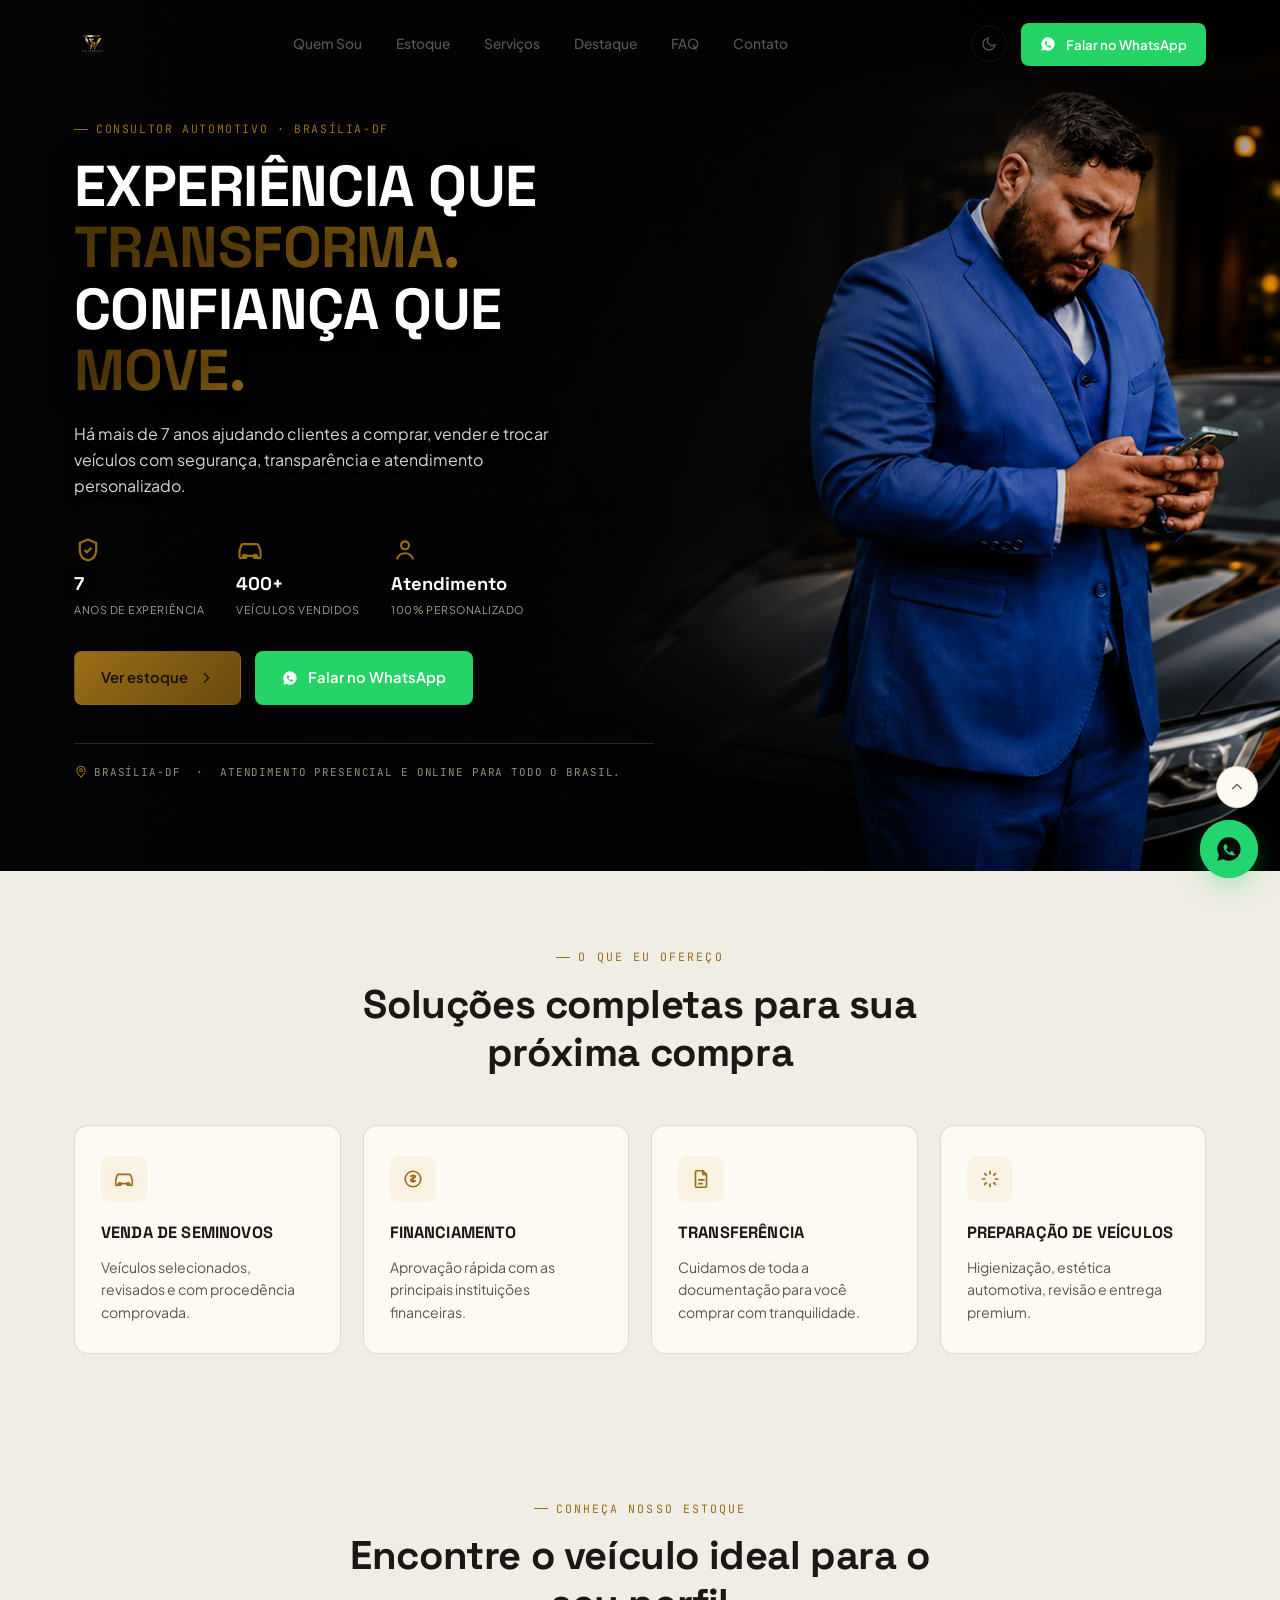
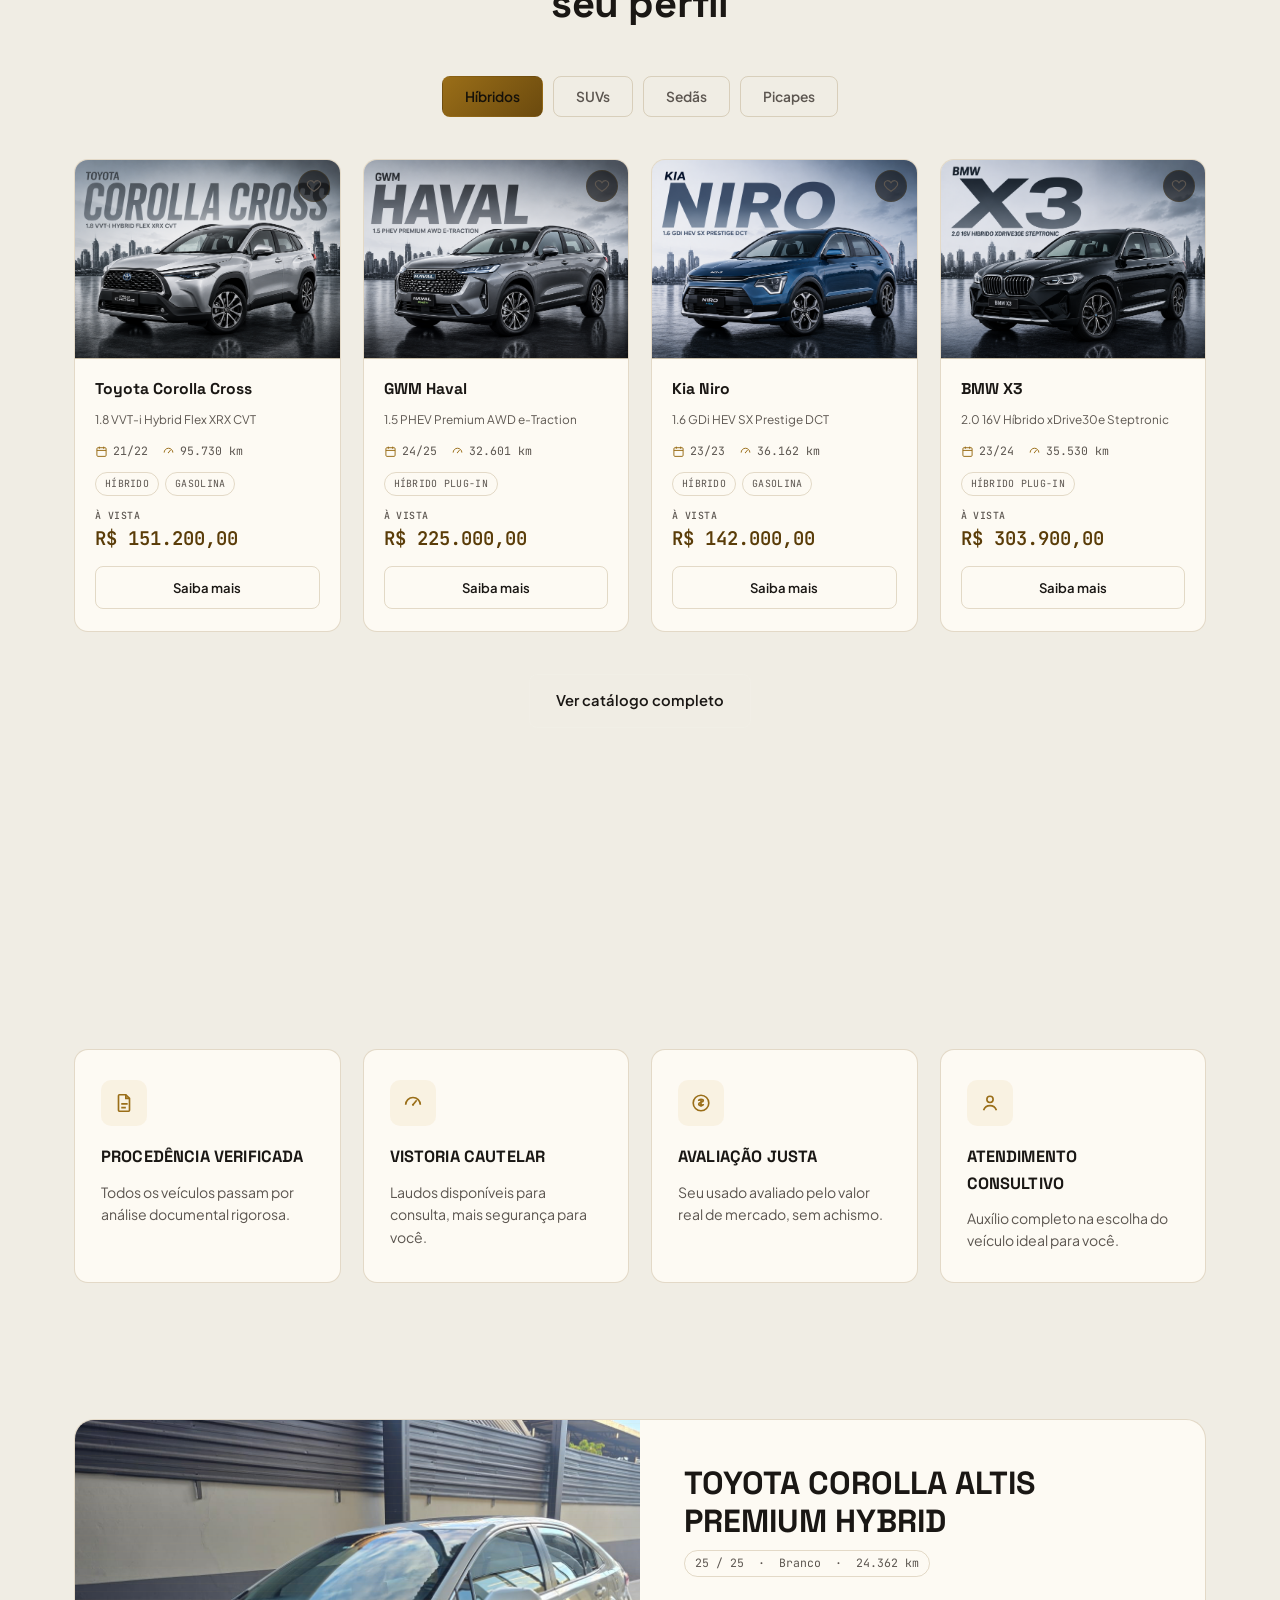
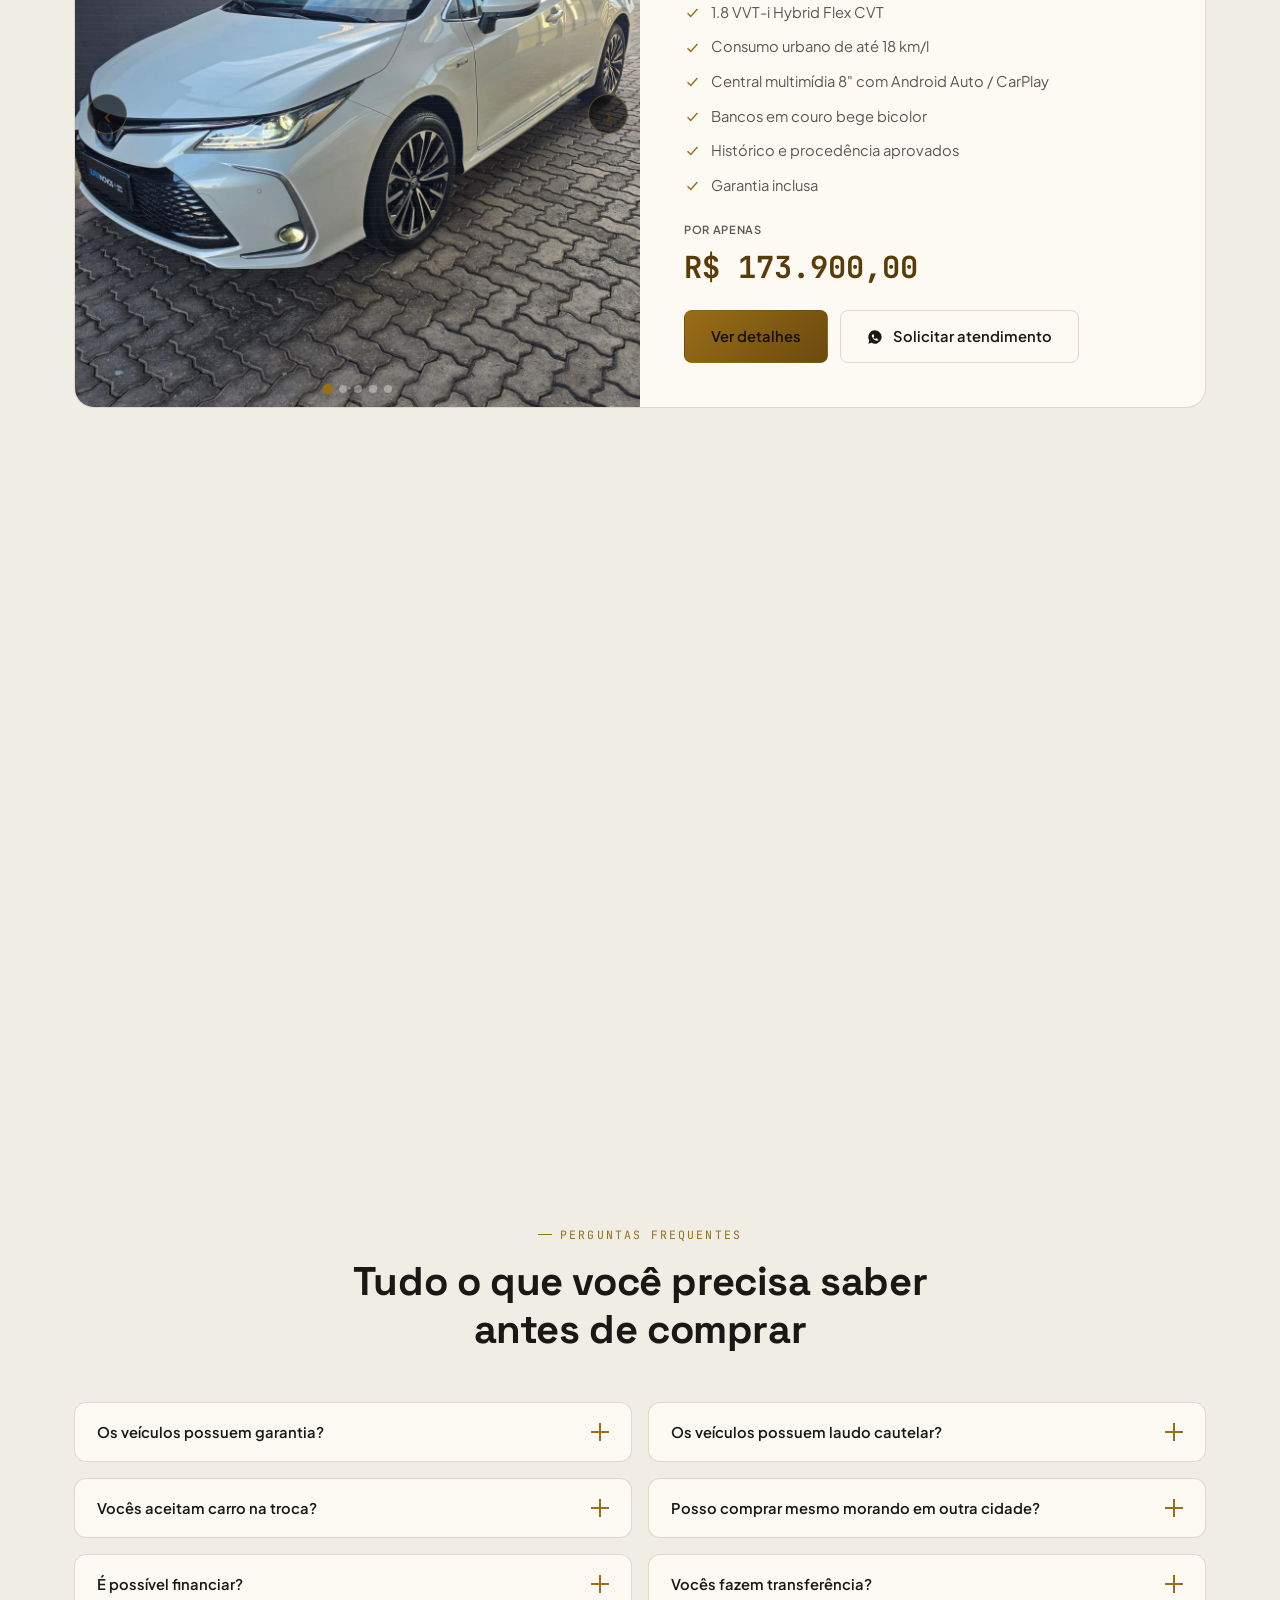
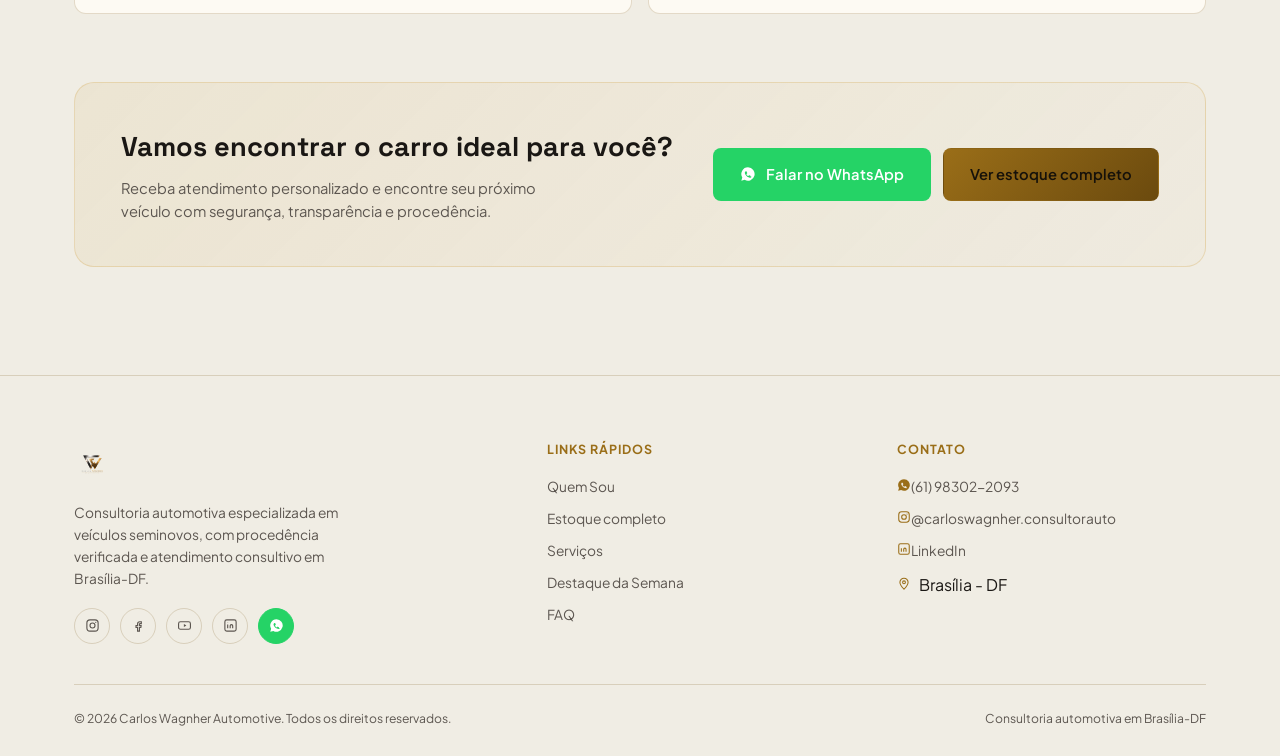
==== index.html @ 88245cd1 "Lancamento inicial - Carlos Wagnher Automotive site estatico" ====
<!DOCTYPE html>
<html lang="pt-BR" data-theme="dark">
<head>
<meta charset="UTF-8">
<meta name="viewport" content="width=device-width, initial-scale=1.0">
<title>Carlos Wagnher Automotive | Consultor de Seminovos em Brasília-DF</title>
<meta name="description" content="Compre seminovos em Brasília com procedência verificada, vistoria cautelar e atendimento 100% consultivo. +400 veículos vendidos. Fale agora no WhatsApp com Carlos Wagnher.">
<meta name="keywords" content="seminovos Brasília, consultor automotivo Brasília, carros usados Brasília, comprar carro seminovo DF, vistoria cautelar veículo, financiamento de veículos Brasília, Carlos Wagnher Automotive">
<meta name="robots" content="index, follow">
<meta name="author" content="Carlos Wagnher Automotive">
<link rel="canonical" href="https://www.carloswagnherautomotive.com.br/">

<!-- Open Graph -->
<meta property="og:type"        content="website">
<meta property="og:locale"      content="pt_BR">
<meta property="og:site_name"   content="Carlos Wagnher Automotive">
<meta property="og:title"       content="Carlos Wagnher Automotive | Consultor de Seminovos em Brasília-DF">
<meta property="og:description" content="Procedência verificada, vistoria cautelar e atendimento consultivo. Encontre seu próximo seminovo em Brasília com segurança.">
<meta property="og:url"         content="https://www.carloswagnherautomotive.com.br/">

<!-- Twitter -->
<meta name="twitter:card"        content="summary_large_image">
<meta name="twitter:title"       content="Carlos Wagnher Automotive | Consultor de Seminovos em Brasília-DF">
<meta name="twitter:description" content="Procedência verificada, vistoria cautelar e atendimento consultivo em cada negociação.">

<meta name="theme-color" content="#0A0A0C">
<link rel="icon" href="img/favicon.png" type="image/png">
<link rel="apple-touch-icon" href="img/favicon.png">

<!--
  Anti-flash: lê localStorage / prefers-color-scheme e aplica
  data-theme ANTES do primeiro paint, evitando flash de tema errado.
  Este é o único script inline permitido no <head>.
-->
<script>
(function(){try{var t=localStorage.getItem('cw-theme');if(!t)t=window.matchMedia('(prefers-color-scheme:dark)').matches?'dark':'light';document.documentElement.setAttribute('data-theme',t);}catch(e){}})();
</script>

<!-- Fontes: preconnect + font-display:swap no Google Fonts -->
<link rel="preconnect" href="https://fonts.googleapis.com">
<link rel="preconnect" href="https://fonts.gstatic.com" crossorigin>
<link href="https://fonts.googleapis.com/css2?family=Space+Grotesk:wght@500;600;700&family=Plus+Jakarta+Sans:wght@400;500;600;700;800&family=JetBrains+Mono:wght@500;600&display=swap" rel="stylesheet">

<!-- CSS — theme primeiro para que as variáveis existam quando base.css for lido -->
<link rel="stylesheet" href="css/theme.css">
<link rel="stylesheet" href="css/base.css">
<link rel="stylesheet" href="css/header.css">
<link rel="stylesheet" href="css/hero.css">
<link rel="stylesheet" href="css/cards.css">
<link rel="stylesheet" href="css/featured.css">
<link rel="stylesheet" href="css/testimonials.css">
<link rel="stylesheet" href="css/faq.css">
<link rel="stylesheet" href="css/footer.css">
<link rel="stylesheet" href="css/responsive.css">

<!-- JSON-LD: AutoDealer -->
<script type="application/ld+json">
{
  "@context": "https://schema.org",
  "@type": "AutoDealer",
  "name": "Carlos Wagnher Automotive",
  "alternateName": "CW Automotive",
  "description": "Consultoria automotiva especializada em veículos seminovos com procedência verificada, vistoria cautelar e atendimento consultivo em Brasília-DF.",
  "telephone": "+5561983022093",
  "priceRange": "$$",
  "address": {
    "@type": "PostalAddress",
    "addressLocality": "Brasília",
    "addressRegion": "DF",
    "addressCountry": "BR"
  },
  "areaServed": { "@type": "City", "name": "Brasília" },
  "sameAs": ["https://www.instagram.com/carloswagnher.auto"]
}
</script>

<!-- JSON-LD: FAQPage -->
<script type="application/ld+json">
{
  "@context": "https://schema.org",
  "@type": "FAQPage",
  "mainEntity": [
    {
      "@type": "Question",
      "name": "Os veículos possuem garantia?",
      "acceptedAnswer": { "@type": "Answer", "text": "Sim. Todos os veículos seminovos contam com garantia de motor e câmbio, além da garantia legal prevista pelo Código de Defesa do Consumidor. Em alguns modelos, também é possível estender a garantia de fábrica." }
    },
    {
      "@type": "Question",
      "name": "Os veículos possuem laudo cautelar?",
      "acceptedAnswer": { "@type": "Answer", "text": "Sim, e isso não é negociável. Todo veículo passa por vistoria cautelar antes de qualquer negociação, e o laudo completo é disponibilizado para consulta com total transparência." }
    },
    {
      "@type": "Question",
      "name": "Vocês aceitam carro na troca?",
      "acceptedAnswer": { "@type": "Answer", "text": "Sim. Avaliamos seu veículo atual com critérios reais de mercado, como tabela FIPE, liquidez e estado de conservação, e usamos o valor como parte do pagamento do novo veículo." }
    },
    {
      "@type": "Question",
      "name": "Posso comprar mesmo morando em outra cidade?",
      "acceptedAnswer": { "@type": "Answer", "text": "Sim. Já ajudei clientes de várias regiões do Brasil. Faço atendimento por vídeo chamada com vistoria detalhada em tempo real e organizo toda a logística de documentação e envio do veículo até você." }
    },
    {
      "@type": "Question",
      "name": "É possível financiar?",
      "acceptedAnswer": { "@type": "Answer", "text": "Sim. Trabalho com as principais instituições financeiras do mercado para buscar as melhores condições de taxa e prazo para o seu perfil, com aprovação rápida." }
    },
    {
      "@type": "Question",
      "name": "Vocês fazem transferência?",
      "acceptedAnswer": { "@type": "Answer", "text": "Sim. Cuido de toda a documentação, vistoria e transferência junto ao Detran, para que você só precise se preocupar em dirigir o seu carro novo." }
    }
  ]
}
</script>

<!-- Módulo principal: defer automático em type="module" -->
<script type="module" src="js/main.js"></script>
</head>
<body>

<!-- Skip link acessível (WCAG 2.4.1) -->
<a class="skip-link" href="#main-content">Pular para o conteúdo</a>

<!-- SVG sprite: silhuetas de veículos + ícones funcionais -->
<svg style="position:absolute;width:0;height:0" aria-hidden="true" focusable="false">
<defs>

<!-- Silhuetas de veículos -->
<symbol id="car-hibrido" viewBox="0 0 240 110" fill="none" stroke="currentColor">
  <line x1="6" y1="92" x2="234" y2="92" stroke-dasharray="4 4" opacity=".4" stroke-width="1"/>
  <path d="M16,78 L16,58 Q16,52 22,50 L54,50 Q66,32 92,30 L148,30 Q170,32 184,50 L218,50 Q224,52 224,58 L224,78 Z" stroke-width="3"/>
  <line x1="64" y1="50" x2="72" y2="32" stroke-width="2"/>
  <line x1="170" y1="50" x2="164" y2="32" stroke-width="2"/>
  <circle cx="58" cy="80" r="14" stroke-width="3"/><circle cx="58" cy="80" r="3.5" fill="currentColor"/>
  <circle cx="182" cy="80" r="14" stroke-width="3"/><circle cx="182" cy="80" r="3.5" fill="currentColor"/>
  <path d="M196,44 l6,-9 5,0 -3,9z" fill="currentColor" stroke="none" opacity=".8"/>
</symbol>

<symbol id="car-suv" viewBox="0 0 240 110" fill="none" stroke="currentColor">
  <line x1="6" y1="94" x2="234" y2="94" stroke-dasharray="4 4" opacity=".4" stroke-width="1"/>
  <path d="M14,80 L14,52 Q14,46 21,45 L48,45 Q58,24 88,22 L154,22 Q180,24 192,45 L220,45 Q227,46 227,52 L227,80 Z" stroke-width="3"/>
  <line x1="58" y1="45" x2="66" y2="24" stroke-width="2"/>
  <line x1="182" y1="45" x2="176" y2="24" stroke-width="2"/>
  <circle cx="56" cy="82" r="16" stroke-width="3"/><circle cx="56" cy="82" r="4" fill="currentColor"/>
  <circle cx="186" cy="82" r="16" stroke-width="3"/><circle cx="186" cy="82" r="4" fill="currentColor"/>
</symbol>

<symbol id="car-sedan" viewBox="0 0 240 110" fill="none" stroke="currentColor">
  <line x1="6" y1="90" x2="234" y2="90" stroke-dasharray="4 4" opacity=".4" stroke-width="1"/>
  <path d="M12,76 L12,57 Q12,51 18,49 L50,49 Q64,28 94,26 L142,26 Q168,28 184,49 L222,49 Q228,51 228,57 L228,76 Z" stroke-width="3"/>
  <line x1="62" y1="49" x2="70" y2="28" stroke-width="2"/>
  <line x1="174" y1="49" x2="167" y2="28" stroke-width="2"/>
  <circle cx="56" cy="78" r="13" stroke-width="3"/><circle cx="56" cy="78" r="3.5" fill="currentColor"/>
  <circle cx="186" cy="78" r="13" stroke-width="3"/><circle cx="186" cy="78" r="3.5" fill="currentColor"/>
</symbol>

<symbol id="car-picape" viewBox="0 0 240 110" fill="none" stroke="currentColor">
  <line x1="6" y1="92" x2="234" y2="92" stroke-dasharray="4 4" opacity=".4" stroke-width="1"/>
  <path d="M14,78 L14,56 Q14,50 20,48 L52,48 Q64,28 92,26 L120,26 Q126,28 126,34 L126,48 L196,48 L196,68 L222,68 L222,78 Z" stroke-width="3"/>
  <line x1="196" y1="48" x2="196" y2="68" stroke-width="2"/>
  <line x1="62" y1="48" x2="70" y2="28" stroke-width="2"/>
  <circle cx="56" cy="80" r="14" stroke-width="3"/><circle cx="56" cy="80" r="3.5" fill="currentColor"/>
  <circle cx="190" cy="80" r="14" stroke-width="3"/><circle cx="190" cy="80" r="3.5" fill="currentColor"/>
</symbol>

<!-- Ícones de UI -->
<symbol id="ic-sun" viewBox="0 0 24 24" fill="none" stroke="currentColor" stroke-width="1.8">
  <circle cx="12" cy="12" r="4"/>
  <path d="M12 2v2M12 20v2M4.2 4.2l1.4 1.4M18.4 18.4l1.4 1.4M2 12h2M20 12h2M4.2 19.8l1.4-1.4M18.4 5.6l1.4-1.4"/>
</symbol>
<symbol id="ic-moon" viewBox="0 0 24 24" fill="none" stroke="currentColor" stroke-width="1.8">
  <path d="M21 12.8A9 9 0 1 1 11.2 3a7 7 0 0 0 9.8 9.8z"/>
</symbol>
<symbol id="ic-pin" viewBox="0 0 24 24" fill="none" stroke="currentColor" stroke-width="1.8"><path d="M12 21s7-7.2 7-12a7 7 0 1 0-14 0c0 4.8 7 12 7 12z"/><circle cx="12" cy="9" r="2.4"/></symbol>
<symbol id="ic-car" viewBox="0 0 24 24" fill="none" stroke="currentColor" stroke-width="1.8"><path d="M3 13l1.5-5A2 2 0 0 1 6.4 7h11.2a2 2 0 0 1 1.9 1.4L21 13v5a1 1 0 0 1-1 1h-1a1 1 0 0 1-1-1v-1H6v1a1 1 0 0 1-1 1H4a1 1 0 0 1-1-1z"/><circle cx="7.5" cy="17.5" r="1.4"/><circle cx="16.5" cy="17.5" r="1.4"/></symbol>
<symbol id="ic-user" viewBox="0 0 24 24" fill="none" stroke="currentColor" stroke-width="1.8"><circle cx="12" cy="8" r="3.4"/><path d="M5 20c1.2-3.6 4-5.2 7-5.2s5.8 1.6 7 5.2"/></symbol>
<symbol id="ic-shield" viewBox="0 0 24 24" fill="none" stroke="currentColor" stroke-width="1.8"><path d="M12 3l7 3v6c0 5-3 8-7 9-4-1-7-4-7-9V6z"/><path d="M9 12l2 2 4-4"/></symbol>
<symbol id="ic-doc" viewBox="0 0 24 24" fill="none" stroke="currentColor" stroke-width="1.8"><path d="M7 3h7l4 4v13a1 1 0 0 1-1 1H7a1 1 0 0 1-1-1V4a1 1 0 0 1 1-1z"/><path d="M14 3v4h4"/><path d="M9 13h7M9 17h5"/></symbol>
<symbol id="ic-coin" viewBox="0 0 24 24" fill="none" stroke="currentColor" stroke-width="1.8"><circle cx="12" cy="12" r="8.5"/><path d="M12 8v8M9.5 9.7c0-1 1-1.7 2.5-1.7s2.5.6 2.5 1.6c0 2.2-5 1-5 3.4 0 1 1 1.7 2.5 1.7s2.5-.7 2.5-1.7"/></symbol>
<symbol id="ic-spark" viewBox="0 0 24 24" fill="none" stroke="currentColor" stroke-width="1.8"><path d="M12 3v4M12 17v4M3 12h4M17 12h4M5.6 5.6l2.8 2.8M15.6 15.6l2.8 2.8M18.4 5.6l-2.8 2.8M8.4 15.6l-2.8 2.8"/></symbol>
<symbol id="ic-check" viewBox="0 0 24 24" fill="none" stroke="currentColor" stroke-width="2"><path d="M5 13l4.5 4.5L19 7"/></symbol>
<symbol id="ic-gauge" viewBox="0 0 24 24" fill="none" stroke="currentColor" stroke-width="1.8"><path d="M4 14a8 8 0 1 1 16 0"/><path d="M12 14l4-5"/><circle cx="12" cy="14" r="1.2" fill="currentColor" stroke="none"/></symbol>
<symbol id="ic-calendar" viewBox="0 0 24 24" fill="none" stroke="currentColor" stroke-width="1.8"><rect x="3.5" y="5" width="17" height="16" rx="2"/><path d="M8 3v4M16 3v4M3.5 10h17"/></symbol>
<symbol id="ic-fuel" viewBox="0 0 24 24" fill="none" stroke="currentColor" stroke-width="1.8"><path d="M5 21V6a2 2 0 0 1 2-2h5a2 2 0 0 1 2 2v15"/><path d="M5 12h7M14 8l3 3v6a1.5 1.5 0 0 0 3 0v-5l-3-3"/></symbol>
<symbol id="ic-heart" viewBox="0 0 24 24" fill="none" stroke="currentColor" stroke-width="1.8"><path d="M12 20s-7-4.4-9.4-8.8C1.2 8 2.6 4.6 6 4.1 8.4 3.7 10.6 5 12 7.2 13.4 5 15.6 3.7 18 4.1c3.4.5 4.8 3.9 3.4 7.1C19 15.6 12 20 12 20z"/></symbol>
<symbol id="ic-star" viewBox="0 0 24 24" fill="currentColor" stroke="none"><path d="M12 2l2.9 6.3 6.9.7-5.2 4.7 1.5 6.8L12 17l-6.1 3.5 1.5-6.8L2.2 9l6.9-.7z"/></symbol>
<symbol id="ic-arrow-l" viewBox="0 0 24 24" fill="none" stroke="currentColor" stroke-width="2"><path d="M15 5l-7 7 7 7"/></symbol>
<symbol id="ic-arrow-r" viewBox="0 0 24 24" fill="none" stroke="currentColor" stroke-width="2"><path d="M9 5l7 7-7 7"/></symbol>
<symbol id="ic-up" viewBox="0 0 24 24" fill="none" stroke="currentColor" stroke-width="2"><path d="M5 15l7-7 7 7"/></symbol>
<symbol id="ic-whats" viewBox="0 0 24 24" fill="currentColor" stroke="none"><path d="M12 2a10 10 0 0 0-8.6 15.1L2 22l5-1.3A10 10 0 1 0 12 2zm5.6 14.3c-.2.6-1.3 1.2-1.8 1.2-.5.1-1 .1-3.1-.7-2.6-1-4.3-3.6-4.4-3.8-.1-.2-1-1.4-1-2.6 0-1.3.6-1.9.9-2.1.2-.3.5-.3.7-.3h.5c.2 0 .4 0 .6.5.2.5.7 1.7.8 1.8.1.2.1.3 0 .5-.4.7-.8 1-1 1.2-.1.2-.3.3-.1.6.6 1 1.4 1.8 2.4 2.4.3.2.4.1.6-.1.2-.2.6-.7.8-1 .2-.2.3-.2.5-.1.2.1 1.4.7 1.6.8.2.1.4.1.4.3.1.2.1.7-.1 1.3z"/></symbol>
<symbol id="ic-insta" viewBox="0 0 24 24" fill="none" stroke="currentColor" stroke-width="1.8"><rect x="3" y="3" width="18" height="18" rx="5"/><circle cx="12" cy="12" r="4"/><circle cx="17.2" cy="6.8" r="1" fill="currentColor" stroke="none"/></symbol>
<symbol id="ic-fb" viewBox="0 0 24 24" fill="none" stroke="currentColor" stroke-width="1.8"><path d="M14 9h2.5V6H14c-1.9 0-3.5 1.6-3.5 3.5V12H8v3h2.5v6h3v-6h2.3l.4-3h-2.7v-2.2c0-.5.4-.8.8-.8z"/></symbol>
<symbol id="ic-yt" viewBox="0 0 24 24" fill="none" stroke="currentColor" stroke-width="1.8"><rect x="2.5" y="6" width="19" height="12" rx="3"/><path d="M11 9.5l4 2.5-4 2.5z" fill="currentColor" stroke="none"/></symbol>
<symbol id="ic-tiktok" viewBox="0 0 24 24" fill="none" stroke="currentColor" stroke-width="1.8"><path d="M14 3v11.5a3.5 3.5 0 1 1-3.5-3.5c.3 0 .6 0 .9.1"/><path d="M14 3c.5 2.3 2.2 4 4.5 4.3"/></symbol>
<symbol id="ic-linkedin" viewBox="0 0 24 24" fill="none" stroke="currentColor" stroke-width="1.8"><rect x="3" y="3" width="18" height="18" rx="3"/><path d="M7.5 10.5v6M7.5 7.7v.1M11.5 16.5v-4a2 2 0 0 1 4 0v4M11.5 12.5v4"/></symbol>

</defs>
</svg>

<!-- ===== Header ===== -->
<header id="siteHeader">
  <div class="container nav-row">
    <a href="#hero" class="brand">
      <img src="img/logo.png" alt="Carlos Wagnher Automotive" class="brand-logo">
    </a>

    <nav class="primary-nav" aria-label="Navegação principal">
      <a href="#hero">Quem Sou</a>
      <a href="estoque.html">Estoque</a>
      <a href="#servicos">Serviços</a>
      <a href="#destaque">Destaque</a>
      <a href="#faq">FAQ</a>
      <a href="#contato">Contato</a>
    </nav>

    <div class="header-actions">
      <!-- Alternância de tema -->
      <button id="themeToggle"
              class="theme-toggle"
              aria-label="Ativar modo claro"
              aria-pressed="false">
        <svg aria-hidden="true"><use href="#ic-moon"/></svg>
      </button>

      <a class="btn btn-whatsapp btn-sm desktop-only"
         data-wa-msg="Olá Carlos! Vim pelo site e quero falar sobre veículos seminovos."
         href="#" target="_blank" rel="noopener">
        <svg style="width:16px;height:16px" aria-hidden="true"><use href="#ic-whats"/></svg>
        Falar no WhatsApp
      </a>

      <button class="menu-toggle"
              id="menuToggle"
              aria-label="Abrir menu"
              aria-expanded="false"
              aria-controls="mobileNav">
        <span></span><span></span><span></span>
      </button>
    </div>
  </div>

  <!-- Mobile nav drawer -->
  <nav class="mobile-nav" id="mobileNav" aria-label="Menu mobile">
    <a href="#hero">Quem Sou</a>
    <a href="estoque.html">Estoque</a>
    <a href="#servicos">Serviços</a>
    <a href="#destaque">Destaque</a>
    <a href="#faq">FAQ</a>
    <a href="#contato">Contato</a>
  </nav>
</header>

<main id="main-content">

<!-- ===== Hero ===== -->
<section class="hero" id="hero" aria-labelledby="hero-title">

  <!-- Imagem de fundo cobrindo todo o hero -->
  <img src="img/hero-banner.png"
       alt="Carlos Wagnher, Consultor Automotivo em Brasília-DF, ao lado de veículo premium"
       class="hero-bg"
       fetchpriority="high"
       width="1920" height="900">

  <!-- Overlay escuro para garantir legibilidade do texto -->
  <div class="hero-overlay" aria-hidden="true"></div>

  <div class="container">
  <div class="hero-content">

    <p class="eyebrow">Consultor Automotivo · Brasília-DF</p>
    <h1 id="hero-title">Experiência que<br><span class="hero-highlight">Transforma.</span><br>Confiança que <span class="hero-highlight">Move.</span></h1>
    <p class="hero-desc">Há mais de 7 anos ajudando clientes a comprar, vender e trocar veículos com segurança, transparência e atendimento personalizado.</p>

    <div class="hero-stats">
      <div class="stat-item">
        <svg class="stat-icon" aria-hidden="true"><use href="#ic-shield"/></svg>
        <span class="stat-num mono">7</span>
        <span class="stat-label">Anos de experiência</span>
      </div>
      <div class="stat-item">
        <svg class="stat-icon" aria-hidden="true"><use href="#ic-car"/></svg>
        <span class="stat-num mono"><span class="counter" data-target="400" aria-label="Mais de 400 veículos vendidos">0</span>+</span>
        <span class="stat-label">Veículos vendidos</span>
      </div>
      <div class="stat-item">
        <svg class="stat-icon" aria-hidden="true"><use href="#ic-user"/></svg>
        <span class="stat-num">Atendimento</span>
        <span class="stat-label">100% personalizado</span>
      </div>
    </div>

    <div class="hero-actions">
      <a href="estoque.html" class="btn btn-gold">
        Ver estoque
        <svg style="width:16px;height:16px" aria-hidden="true"><use href="#ic-arrow-r"/></svg>
      </a>
      <a class="btn btn-whatsapp"
         data-wa-msg="Olá Carlos! Vim pelo site e quero falar sobre veículos seminovos."
         href="#" target="_blank" rel="noopener">
        <svg style="width:16px;height:16px" aria-hidden="true"><use href="#ic-whats"/></svg>
        Falar no WhatsApp
      </a>
    </div>

    <div class="hero-footer-bar">
      <span class="hero-loc">
        <svg style="width:14px;height:14px" aria-hidden="true"><use href="#ic-pin"/></svg>
        Brasília-DF &nbsp;·&nbsp; Atendimento presencial e online para todo o Brasil.
      </span>
    </div>

  </div><!-- /.hero-content -->
  </div><!-- /.container -->
</section>

<!-- ===== Serviços ===== -->
<section class="section-pad" id="servicos" aria-labelledby="servicos-title">
  <div class="container">
    <div class="section-head reveal">
      <p class="eyebrow" style="justify-content:center">O que eu ofereço</p>
      <h2 class="section-title" id="servicos-title">Soluções completas para sua próxima compra</h2>
    </div>
    <div class="grid-4 reveal-stagger">
      <div class="icon-card reveal" style="--i:0">
        <div class="ic-wrap"><svg style="width:22px;height:22px" aria-hidden="true"><use href="#ic-car"/></svg></div>
        <h3>Venda de Seminovos</h3>
        <p>Veículos selecionados, revisados e com procedência comprovada.</p>
      </div>
      <div class="icon-card reveal" style="--i:1">
        <div class="ic-wrap"><svg style="width:22px;height:22px" aria-hidden="true"><use href="#ic-coin"/></svg></div>
        <h3>Financiamento</h3>
        <p>Aprovação rápida com as principais instituições financeiras.</p>
      </div>
      <div class="icon-card reveal" style="--i:2">
        <div class="ic-wrap"><svg style="width:22px;height:22px" aria-hidden="true"><use href="#ic-doc"/></svg></div>
        <h3>Transferência</h3>
        <p>Cuidamos de toda a documentação para você comprar com tranquilidade.</p>
      </div>
      <div class="icon-card reveal" style="--i:3">
        <div class="ic-wrap"><svg style="width:22px;height:22px" aria-hidden="true"><use href="#ic-spark"/></svg></div>
        <h3>Preparação de Veículos</h3>
        <p>Higienização, estética automotiva, revisão e entrega premium.</p>
      </div>
    </div>
  </div>
</section>

<!-- ===== Estoque ===== -->
<section class="section-pad" id="estoque"
         style="background:linear-gradient(180deg,transparent,rgba(255,255,255,.015),transparent)"
         aria-labelledby="estoque-title">
  <div class="container">
    <div class="section-head reveal">
      <p class="eyebrow" style="justify-content:center">Conheça nosso estoque</p>
      <h2 class="section-title" id="estoque-title">Encontre o veículo ideal para o seu perfil</h2>
    </div>

    <div class="tabs" role="tablist" aria-label="Categorias de veículos">
      <button class="tab-btn active" data-filter="hibridos"
              role="tab" aria-selected="true"  id="tab-hibridos" aria-controls="vehicleGrid">Híbridos</button>
      <button class="tab-btn"        data-filter="suvs"
              role="tab" aria-selected="false" id="tab-suvs"     aria-controls="vehicleGrid">SUVs</button>
      <button class="tab-btn"        data-filter="sedas"
              role="tab" aria-selected="false" id="tab-sedas"    aria-controls="vehicleGrid">Sedãs</button>
      <button class="tab-btn"        data-filter="picapes"
              role="tab" aria-selected="false" id="tab-picapes"  aria-controls="vehicleGrid">Picapes</button>
    </div>

    <!--
      vehicleGrid é preenchido por render-vehicles.js no DOMContentLoaded.
      min-height reservado no CSS para evitar CLS.
      O Googlebot executa JS, portanto os cards são indexáveis.
    -->
    <div class="vehicle-grid" id="vehicleGrid" role="tabpanel" aria-label="Lista de veículos"></div>

    <div style="text-align:center;margin-top:42px">
      <a class="btn btn-outline" href="estoque.html">Ver catálogo completo</a>
    </div>
  </div>
</section>

<!-- ===== Por que comprar comigo ===== -->
<section class="section-pad" aria-labelledby="diferenciais-title">
  <div class="container">
    <div class="section-head reveal">
      <p class="eyebrow" style="justify-content:center">Por que comprar comigo</p>
      <h2 class="section-title" id="diferenciais-title">Segurança e transparência em cada negociação</h2>
    </div>
    <div class="grid-4">
      <div class="icon-card reveal" style="--i:0">
        <div class="ic-wrap"><svg style="width:22px;height:22px" aria-hidden="true"><use href="#ic-doc"/></svg></div>
        <h3>Procedência Verificada</h3>
        <p>Todos os veículos passam por análise documental rigorosa.</p>
      </div>
      <div class="icon-card reveal" style="--i:1">
        <div class="ic-wrap"><svg style="width:22px;height:22px" aria-hidden="true"><use href="#ic-gauge"/></svg></div>
        <h3>Vistoria Cautelar</h3>
        <p>Laudos disponíveis para consulta, mais segurança para você.</p>
      </div>
      <div class="icon-card reveal" style="--i:2">
        <div class="ic-wrap"><svg style="width:22px;height:22px" aria-hidden="true"><use href="#ic-coin"/></svg></div>
        <h3>Avaliação Justa</h3>
        <p>Seu usado avaliado pelo valor real de mercado, sem achismo.</p>
      </div>
      <div class="icon-card reveal" style="--i:3">
        <div class="ic-wrap"><svg style="width:22px;height:22px" aria-hidden="true"><use href="#ic-user"/></svg></div>
        <h3>Atendimento Consultivo</h3>
        <p>Auxílio completo na escolha do veículo ideal para você.</p>
      </div>
    </div>
  </div>
</section>

<!-- ===== Destaque da semana ===== -->
<section class="section-pad" id="destaque" aria-labelledby="destaque-title">
  <div class="container">
    <div class="featured reveal">
      <div class="featured-media">
        <span class="featured-tag">Destaque da semana</span>
        <div class="feat-carousel" id="featCarousel" aria-label="Fotos do Toyota Corolla Altis Premium Hybrid">
          <div class="feat-track">
            <img src="img/destaque-1.jpeg" class="feat-slide" alt="Toyota Corolla Altis Premium Hybrid 25/25 Branco - lateral" loading="eager">
            <img src="img/destaque-2.jpeg" class="feat-slide" alt="Toyota Corolla Altis Premium Hybrid 25/25 Branco - frente" loading="lazy">
            <img src="img/destaque-3.jpeg" class="feat-slide" alt="Toyota Corolla Altis Premium Hybrid 25/25 Branco - diagonal" loading="lazy">
            <img src="img/destaque-4.jpeg" class="feat-slide" alt="Toyota Corolla Altis Premium Hybrid 25/25 Branco - interior" loading="lazy">
            <img src="img/destaque-5.jpeg" class="feat-slide" alt="Toyota Corolla Altis Premium Hybrid 25/25 Branco - traseira" loading="lazy">
          </div>
          <button class="feat-btn feat-prev" aria-label="Foto anterior">&#8249;</button>
          <button class="feat-btn feat-next" aria-label="Próxima foto">&#8250;</button>
          <div class="feat-dots" role="tablist" aria-label="Selecionar foto">
            <button class="feat-dot active" role="tab" aria-selected="true"  aria-label="Foto 1"></button>
            <button class="feat-dot"        role="tab" aria-selected="false" aria-label="Foto 2"></button>
            <button class="feat-dot"        role="tab" aria-selected="false" aria-label="Foto 3"></button>
            <button class="feat-dot"        role="tab" aria-selected="false" aria-label="Foto 4"></button>
            <button class="feat-dot"        role="tab" aria-selected="false" aria-label="Foto 5"></button>
          </div>
        </div>
      </div>
      <div class="featured-body">
        <h3 id="destaque-title">Toyota Corolla Altis Premium Hybrid</h3>
        <span class="featured-year">25 / 25 &nbsp;·&nbsp; Branco &nbsp;·&nbsp; 24.362 km</span>
        <ul class="featured-list" aria-label="Características do veículo em destaque">
          <li><svg aria-hidden="true"><use href="#ic-check"/></svg>1.8 VVT-i Hybrid Flex CVT</li>
          <li><svg aria-hidden="true"><use href="#ic-check"/></svg>Consumo urbano de até 18 km/l</li>
          <li><svg aria-hidden="true"><use href="#ic-check"/></svg>Central multimídia 8" com Android Auto / CarPlay</li>
          <li><svg aria-hidden="true"><use href="#ic-check"/></svg>Bancos em couro bege bicolor</li>
          <li><svg aria-hidden="true"><use href="#ic-check"/></svg>Histórico e procedência aprovados</li>
          <li><svg aria-hidden="true"><use href="#ic-check"/></svg>Garantia inclusa</li>
        </ul>
        <div class="featured-price"><small>Por apenas</small>R$ 173.900,00</div>
        <div class="featured-actions">
          <a class="btn btn-gold"
             data-wa-msg="Olá Carlos! Vi o Toyota Corolla Altis Premium Hybrid 25/25 Branco em destaque no site e quero ver detalhes."
             href="#" target="_blank" rel="noopener">Ver detalhes</a>
          <a class="btn btn-ghost"
             data-wa-msg="Olá Carlos! Quero solicitar atendimento sobre o Toyota Corolla Altis Premium Hybrid 25/25."
             href="#" target="_blank" rel="noopener">
            <svg style="width:16px;height:16px" aria-hidden="true"><use href="#ic-whats"/></svg>
            Solicitar atendimento
          </a>
        </div>
      </div>
    </div>
  </div>
</section>

<!-- ===== Depoimentos ===== -->
<section class="section-pad" aria-labelledby="depoimentos-title">
  <div class="container">
    <div class="section-head reveal">
      <p class="eyebrow" style="justify-content:center">O que dizem nossos clientes</p>
      <h2 class="section-title" id="depoimentos-title">Experiências reais de quem comprou comigo</h2>
    </div>

    <!-- Região anunciada por leitores de tela ao trocar o slide -->
    <div id="testiLive" class="sr-only" aria-live="polite" aria-atomic="true"></div>

    <div class="testi-wrap reveal">
      <div class="testi-track">
        <div class="testi-slides" id="testiSlides">

          <!-- Avaliação 1 — Ellen Zurks · Google Meu Negócio · 5★ · 1 semana atrás -->
          <div class="testi-slide" aria-hidden="false">
            <div class="testi-card">
              <div class="testi-card-header">
                <div class="stars" aria-label="5 estrelas">
                  <svg aria-hidden="true"><use href="#ic-star"/></svg>
                  <svg aria-hidden="true"><use href="#ic-star"/></svg>
                  <svg aria-hidden="true"><use href="#ic-star"/></svg>
                  <svg aria-hidden="true"><use href="#ic-star"/></svg>
                  <svg aria-hidden="true"><use href="#ic-star"/></svg>
                </div>
                <span class="testi-source" aria-label="Avaliação no Google">
                  <svg viewBox="0 0 24 24" width="16" height="16" aria-hidden="true"><path fill="#4285F4" d="M22.56 12.25c0-.78-.07-1.53-.2-2.25H12v4.26h5.92c-.26 1.37-1.04 2.53-2.21 3.31v2.77h3.57c2.08-1.92 3.28-4.74 3.28-8.09z"/><path fill="#34A853" d="M12 23c2.97 0 5.46-.98 7.28-2.66l-3.57-2.77c-.98.66-2.23 1.06-3.71 1.06-2.86 0-5.29-1.93-6.16-4.53H2.18v2.84C3.99 20.53 7.7 23 12 23z"/><path fill="#FBBC05" d="M5.84 14.09c-.22-.66-.35-1.36-.35-2.09s.13-1.43.35-2.09V7.07H2.18C1.43 8.55 1 10.22 1 12s.43 3.45 1.18 4.93l3.66-2.84z"/><path fill="#EA4335" d="M12 5.38c1.62 0 3.06.56 4.21 1.64l3.15-3.15C17.45 2.09 14.97 1 12 1 7.7 1 3.99 3.47 2.18 7.07l3.66 2.84c.87-2.6 3.3-4.53 6.16-4.53z"/></svg>
                  Google
                </span>
              </div>
              <p class="testi-quote">"Olha de 0 a 10, recomendo o Carlos em 1000!!!!! A melhor decisão foi não pensar em olhar por conta própria e realmente ter um olhar competente para minhas necessidades como o Carlos fez. Eu tinha um orçamento X, e dentro destas possibilidades ele encontrou opções incríveis."</p>
              <div class="testi-person">
                <span class="avatar" aria-hidden="true">EZ</span>
                <div>
                  <span class="testi-name">Ellen Zurks</span>
                  <span class="testi-date">uma semana atrás</span>
                </div>
              </div>
            </div>
          </div>

          <!-- Avaliação 2 — Vinicius Aguiar · Google Meu Negócio · 5★ · 2 semanas atrás -->
          <div class="testi-slide" aria-hidden="true">
            <div class="testi-card">
              <div class="testi-card-header">
                <div class="stars" aria-label="5 estrelas">
                  <svg aria-hidden="true"><use href="#ic-star"/></svg>
                  <svg aria-hidden="true"><use href="#ic-star"/></svg>
                  <svg aria-hidden="true"><use href="#ic-star"/></svg>
                  <svg aria-hidden="true"><use href="#ic-star"/></svg>
                  <svg aria-hidden="true"><use href="#ic-star"/></svg>
                </div>
                <span class="testi-source" aria-label="Avaliação no Google">
                  <svg viewBox="0 0 24 24" width="16" height="16" aria-hidden="true"><path fill="#4285F4" d="M22.56 12.25c0-.78-.07-1.53-.2-2.25H12v4.26h5.92c-.26 1.37-1.04 2.53-2.21 3.31v2.77h3.57c2.08-1.92 3.28-4.74 3.28-8.09z"/><path fill="#34A853" d="M12 23c2.97 0 5.46-.98 7.28-2.66l-3.57-2.77c-.98.66-2.23 1.06-3.71 1.06-2.86 0-5.29-1.93-6.16-4.53H2.18v2.84C3.99 20.53 7.7 23 12 23z"/><path fill="#FBBC05" d="M5.84 14.09c-.22-.66-.35-1.36-.35-2.09s.13-1.43.35-2.09V7.07H2.18C1.43 8.55 1 10.22 1 12s.43 3.45 1.18 4.93l3.66-2.84z"/><path fill="#EA4335" d="M12 5.38c1.62 0 3.06.56 4.21 1.64l3.15-3.15C17.45 2.09 14.97 1 12 1 7.7 1 3.99 3.47 2.18 7.07l3.66 2.84c.87-2.6 3.3-4.53 6.16-4.53z"/></svg>
                  Google
                </span>
              </div>
              <p class="testi-quote">"Principal!"</p>
              <div class="testi-person">
                <span class="avatar" aria-hidden="true">VA</span>
                <div>
                  <span class="testi-name">Vinicius Aguiar</span>
                  <span class="testi-date">2 semanas atrás</span>
                </div>
              </div>
            </div>
          </div>

          <!-- Avaliação 3 — thiago lima · Google Meu Negócio · 5★ · 1 ano atrás -->
          <div class="testi-slide" aria-hidden="true">
            <div class="testi-card">
              <div class="testi-card-header">
                <div class="stars" aria-label="5 estrelas">
                  <svg aria-hidden="true"><use href="#ic-star"/></svg>
                  <svg aria-hidden="true"><use href="#ic-star"/></svg>
                  <svg aria-hidden="true"><use href="#ic-star"/></svg>
                  <svg aria-hidden="true"><use href="#ic-star"/></svg>
                  <svg aria-hidden="true"><use href="#ic-star"/></svg>
                </div>
                <span class="testi-source" aria-label="Avaliação no Google">
                  <svg viewBox="0 0 24 24" width="16" height="16" aria-hidden="true"><path fill="#4285F4" d="M22.56 12.25c0-.78-.07-1.53-.2-2.25H12v4.26h5.92c-.26 1.37-1.04 2.53-2.21 3.31v2.77h3.57c2.08-1.92 3.28-4.74 3.28-8.09z"/><path fill="#34A853" d="M12 23c2.97 0 5.46-.98 7.28-2.66l-3.57-2.77c-.98.66-2.23 1.06-3.71 1.06-2.86 0-5.29-1.93-6.16-4.53H2.18v2.84C3.99 20.53 7.7 23 12 23z"/><path fill="#FBBC05" d="M5.84 14.09c-.22-.66-.35-1.36-.35-2.09s.13-1.43.35-2.09V7.07H2.18C1.43 8.55 1 10.22 1 12s.43 3.45 1.18 4.93l3.66-2.84z"/><path fill="#EA4335" d="M12 5.38c1.62 0 3.06.56 4.21 1.64l3.15-3.15C17.45 2.09 14.97 1 12 1 7.7 1 3.99 3.47 2.18 7.07l3.66 2.84c.87-2.6 3.3-4.53 6.16-4.53z"/></svg>
                  Google
                </span>
              </div>
              <p class="testi-quote">"⭐⭐⭐⭐⭐ — Avaliação 5 estrelas no Google."</p>
              <div class="testi-person">
                <span class="avatar" aria-hidden="true">TL</span>
                <div>
                  <span class="testi-name">Thiago Lima</span>
                  <span class="testi-date">um ano atrás</span>
                </div>
              </div>
            </div>
          </div>

        </div>
      </div>

      <div class="testi-controls">
        <button class="testi-arrow" id="testiPrev" aria-label="Depoimento anterior">
          <svg aria-hidden="true"><use href="#ic-arrow-l"/></svg>
        </button>
        <div class="testi-dots" id="testiDots" role="group" aria-label="Navegar depoimentos"></div>
        <button class="testi-arrow" id="testiNext" aria-label="Próximo depoimento">
          <svg aria-hidden="true"><use href="#ic-arrow-r"/></svg>
        </button>
      </div>
    </div>
  </div>
</section>

<!-- ===== FAQ ===== -->
<section class="section-pad" id="faq" aria-labelledby="faq-title">
  <div class="container">
    <div class="section-head reveal">
      <p class="eyebrow" style="justify-content:center">Perguntas frequentes</p>
      <h2 class="section-title" id="faq-title">Tudo o que você precisa saber antes de comprar</h2>
    </div>

    <div class="faq-grid" id="faqList">

      <div class="faq-item">
        <button class="faq-q">
          <span>Os veículos possuem garantia?</span>
          <span class="plus" aria-hidden="true"></span>
        </button>
        <div class="faq-a" role="region">
          <p>Sim. Todos os veículos seminovos contam com garantia de motor e câmbio, além da garantia legal prevista pelo Código de Defesa do Consumidor. Em alguns modelos, também é possível estender a garantia de fábrica.</p>
        </div>
      </div>

      <div class="faq-item">
        <button class="faq-q">
          <span>Os veículos possuem laudo cautelar?</span>
          <span class="plus" aria-hidden="true"></span>
        </button>
        <div class="faq-a" role="region">
          <p>Sim, e isso não é negociável. Todo veículo passa por vistoria cautelar antes de qualquer negociação, e o laudo completo é disponibilizado para consulta com total transparência.</p>
        </div>
      </div>

      <div class="faq-item">
        <button class="faq-q">
          <span>Vocês aceitam carro na troca?</span>
          <span class="plus" aria-hidden="true"></span>
        </button>
        <div class="faq-a" role="region">
          <p>Sim. Avaliamos seu veículo atual com critérios reais de mercado, como tabela FIPE, liquidez e estado de conservação, e usamos o valor como parte do pagamento do novo veículo.</p>
        </div>
      </div>

      <div class="faq-item">
        <button class="faq-q">
          <span>Posso comprar mesmo morando em outra cidade?</span>
          <span class="plus" aria-hidden="true"></span>
        </button>
        <div class="faq-a" role="region">
          <p>Sim. Já ajudei clientes de várias regiões do Brasil. Faço atendimento por vídeo chamada com vistoria detalhada em tempo real e organizo toda a logística de documentação e envio do veículo até você.</p>
        </div>
      </div>

      <div class="faq-item">
        <button class="faq-q">
          <span>É possível financiar?</span>
          <span class="plus" aria-hidden="true"></span>
        </button>
        <div class="faq-a" role="region">
          <p>Sim. Trabalho com as principais instituições financeiras do mercado para buscar as melhores condições de taxa e prazo para o seu perfil, com aprovação rápida.</p>
        </div>
      </div>

      <div class="faq-item">
        <button class="faq-q">
          <span>Vocês fazem transferência?</span>
          <span class="plus" aria-hidden="true"></span>
        </button>
        <div class="faq-a" role="region">
          <p>Sim. Cuido de toda a documentação, vistoria e transferência junto ao Detran, para que você só precise se preocupar em dirigir o seu carro novo.</p>
        </div>
      </div>

    </div>
  </div>
</section>

<!-- ===== CTA / Contato ===== -->
<section class="section-pad" id="contato" style="padding-top:0">
  <div class="container">
    <div class="cta-banner reveal">
      <div>
        <h3>Vamos encontrar o carro ideal para você?</h3>
        <p>Receba atendimento personalizado e encontre seu próximo veículo com segurança, transparência e procedência.</p>
      </div>
      <div class="cta-actions">
        <a class="btn btn-whatsapp"
           data-wa-msg="Olá Carlos! Quero atendimento personalizado para encontrar o carro ideal pra mim."
           href="#" target="_blank" rel="noopener">
          <svg style="width:16px;height:16px" aria-hidden="true"><use href="#ic-whats"/></svg>
          Falar no WhatsApp
        </a>
        <a class="btn btn-gold" href="estoque.html">Ver estoque completo</a>
      </div>
    </div>
  </div>
</section>

</main>

<!-- ===== Footer ===== -->
<footer>
  <div class="container">
    <div class="footer-grid">

      <div class="footer-brand">
        <a href="#hero" class="brand">
          <img src="img/logo.png" alt="Carlos Wagnher Automotive" class="brand-logo">
        </a>
        <p>Consultoria automotiva especializada em veículos seminovos, com procedência verificada e atendimento consultivo em Brasília-DF.</p>
        <div class="socials" style="margin-top:18px">
          <a class="social-ic" href="https://www.instagram.com/carloswagnher.consultorauto/" target="_blank" rel="noopener" aria-label="Instagram">
            <svg aria-hidden="true"><use href="#ic-insta"/></svg>
          </a>
          <a class="social-ic" href="https://www.facebook.com/carlos.wagnher" target="_blank" rel="noopener" aria-label="Facebook">
            <svg aria-hidden="true"><use href="#ic-fb"/></svg>
          </a>
          <a class="social-ic" href="https://www.youtube.com/@CarlosWagnherConsultorAuto" target="_blank" rel="noopener" aria-label="YouTube">
            <svg aria-hidden="true"><use href="#ic-yt"/></svg>
          </a>
          <a class="social-ic" href="https://www.linkedin.com/in/carloswagnher/" target="_blank" rel="noopener" aria-label="LinkedIn">
            <svg aria-hidden="true"><use href="#ic-linkedin"/></svg>
          </a>
          <a class="social-ic" href="https://wa.me/5561983022093" target="_blank" rel="noopener" aria-label="WhatsApp" style="background:#25D366;border-color:#25D366;color:#fff">
            <svg aria-hidden="true"><use href="#ic-whats"/></svg>
          </a>
        </div>
      </div>

      <div class="footer-col">
        <h4>Links rápidos</h4>
        <a href="#hero">Quem Sou</a>
        <a href="estoque.html">Estoque completo</a>
        <a href="#servicos">Serviços</a>
        <a href="#destaque">Destaque da Semana</a>
        <a href="#faq">FAQ</a>
      </div>

      <div class="footer-col">
        <h4>Contato</h4>
        <a class="footer-contact" href="https://wa.me/5561983022093" target="_blank" rel="noopener">
          <svg aria-hidden="true"><use href="#ic-whats"/></svg>(61) 98302-2093
        </a>
        <a class="footer-contact" href="https://www.instagram.com/carloswagnher.consultorauto/" target="_blank" rel="noopener">
          <svg aria-hidden="true"><use href="#ic-insta"/></svg>@carloswagnher.consultorauto
        </a>
        <a class="footer-contact" href="https://www.linkedin.com/in/carloswagnher/" target="_blank" rel="noopener">
          <svg aria-hidden="true"><use href="#ic-linkedin"/></svg>LinkedIn
        </a>
        <span class="footer-contact">
          <svg aria-hidden="true"><use href="#ic-pin"/></svg>Brasília - DF
        </span>
      </div>

    </div>

    <div class="footer-bottom">
      <span>© <span id="year"></span> Carlos Wagnher Automotive. Todos os direitos reservados.</span>
      <span>Consultoria automotiva em Brasília-DF</span>
    </div>
  </div>
</footer>

<!-- ===== Floating actions ===== -->
<div class="fab-wrap">
  <button class="fab-top" id="fabTop" aria-label="Voltar ao topo">
    <svg aria-hidden="true"><use href="#ic-up"/></svg>
  </button>
  <a class="fab-whats"
     data-wa-msg="Olá Carlos! Vim pelo site e quero falar sobre veículos seminovos."
     href="#" target="_blank" rel="noopener"
     aria-label="Falar no WhatsApp">
    <svg aria-hidden="true"><use href="#ic-whats"/></svg>
  </a>
</div>

</body>
</html>
---- css/theme.css ----
/* ============================================================
   theme.css — Variáveis de cor para modo escuro e claro.
   Deve ser o PRIMEIRO CSS carregado.
   ============================================================ */

/* Fallback (dark) para caso o script inline não execute */
:root {
  --obsidian:   #0A0A0C;
  --charcoal:   #15151B;
  --charcoal-2: #1E1E26;
  --line:       rgba(212, 169, 84, .16);
  --gold:       #D4A954;
  --gold-deep:  #A9762E;
  --gold-pale:  #F0D9A0;
  --ink:        #F4F2EC;
  --ink-muted:  #9C9AA3;
  --btn-gold-text: #15110a;
}

[data-theme="dark"] {
  --obsidian:   #0A0A0C;
  --charcoal:   #15151B;
  --charcoal-2: #1E1E26;
  --line:       rgba(212, 169, 84, .16);
  --gold:       #D4A954;
  --gold-deep:  #A9762E;
  --gold-pale:  #F0D9A0;
  --ink:        #F4F2EC;
  --ink-muted:  #9C9AA3;
  --btn-gold-text: #15110a;
}

/* Modo claro: fundo off-white quente, dourado mais escuro para AA (4.5:1 sobre #F0EDE4) */
[data-theme="light"] {
  --obsidian:   #F0EDE4;
  --charcoal:   #FDFAF3;
  --charcoal-2: #E9E4D5;
  --line:       rgba(120, 86, 20, .2);
  --gold:       #9A6E18;   /* contraste AA ≥ 4.5:1 sobre #F0EDE4 */
  --gold-deep:  #6B4A0E;
  --gold-pale:  #5A3C08;   /* texto dourado sobre claro — AA */
  --ink:        #1A1714;
  --ink-muted:  #5C5650;
  --btn-gold-text: #15110a;
}

/* Transição suave (~250ms) — desativada se prefers-reduced-motion */
@media (prefers-reduced-motion: no-preference) {
  html {
    transition: background-color 250ms ease;
  }
  body,
  header,
  .icon-card,
  .vcard,
  .faq-item,
  .testi-card,
  .featured,
  .mobile-nav,
  footer {
    transition:
      background-color 250ms ease,
      border-color    250ms ease,
      color           250ms ease;
  }
}
---- css/base.css ----
/* ============================================================
   base.css — Reset, layout, tipografia, botões, utilitários
   ============================================================ */

:root {
  --radius:  14px;
  --maxw:    1180px;
  --display: 'Space Grotesk', sans-serif;
  --body:    'Plus Jakarta Sans', sans-serif;
  --mono:    'JetBrains Mono', monospace;
}

/* Reset */
*, *::before, *::after { box-sizing: border-box; margin: 0; padding: 0; }
html  { scroll-behavior: smooth; }
body  {
  background: var(--obsidian);
  color: var(--ink);
  font-family: var(--body);
  line-height: 1.6;
  -webkit-font-smoothing: antialiased;
  overflow-x: hidden;
}
img   { max-width: 100%; display: block; }
a     { color: inherit; text-decoration: none; }
ul    { list-style: none; }
button { font-family: inherit; cursor: pointer; }

/* Layout */
.container   { max-width: var(--maxw); margin: 0 auto; padding: 0 24px; }
section      { scroll-margin-top: 90px; }
.section-pad { padding: 68px 0; }

/* Skip link */
.skip-link {
  position: absolute;
  left: -9999px;
  top: 0;
  z-index: 9999;
  background: var(--gold);
  color: var(--btn-gold-text);
  padding: 12px 20px;
  font-weight: 700;
  border-radius: 0 0 8px 0;
  font-family: var(--body);
}
.skip-link:focus { left: 0; }

/* Screen-reader only */
.sr-only {
  position: absolute;
  width: 1px; height: 1px;
  padding: 0; margin: -1px;
  overflow: hidden;
  clip: rect(0,0,0,0);
  white-space: nowrap;
  border: 0;
}

/* Focus */
:focus-visible { outline: 2px solid var(--gold); outline-offset: 3px; }

/* Typography */
h1, h2, h3, .font-display { font-family: var(--display); }
.mono { font-family: var(--mono); }

.eyebrow {
  display: inline-flex;
  align-items: center;
  gap: 8px;
  font-family: var(--mono);
  font-size: .72rem;
  letter-spacing: .18em;
  text-transform: uppercase;
  color: var(--gold);
  margin-bottom: 14px;
}
.eyebrow::before { content: ''; width: 14px; height: 1px; background: var(--gold); }

.section-title {
  font-size: clamp(1.7rem, 3.4vw, 2.5rem);
  font-weight: 700;
  line-height: 1.2;
  letter-spacing: -.01em;
}
.section-head { text-align: center; max-width: 620px; margin: 0 auto 48px; }

.text-gold  { color: var(--gold); }
.text-muted { color: var(--ink-muted); }

/* Buttons */
.btn {
  display: inline-flex;
  align-items: center;
  justify-content: center;
  gap: 10px;
  padding: 14px 26px;
  border-radius: 8px;
  font-weight: 600;
  font-size: .92rem;
  border: 1px solid transparent;
  transition:
    transform    .25s ease,
    box-shadow   .25s ease,
    background   .25s ease,
    color        .25s ease,
    border-color .25s ease;
  white-space: nowrap;
}
.btn-gold {
  background: linear-gradient(135deg, var(--gold), var(--gold-deep));
  color: var(--btn-gold-text);
}
.btn-gold:hover,
.btn-gold:focus-visible {
  transform: translateY(-2px);
  box-shadow: 0 10px 28px -8px rgba(212,169,84,.55);
}
.btn-outline { border-color: rgba(244,242,236,.25); color: var(--ink); }
.btn-outline:hover,
.btn-outline:focus-visible { border-color: var(--gold); color: var(--gold); transform: translateY(-2px); }
.btn-ghost  { border: 1px solid var(--line); color: var(--ink); background: transparent; }
.btn-ghost:hover,
.btn-ghost:focus-visible  { border-color: var(--gold); color: var(--gold); }

/* ── WhatsApp: sempre verde, independente do tema ── */
.btn-whatsapp {
  background: #25D366;
  color: #fff !important;
  border-color: transparent;
}
.btn-whatsapp:hover,
.btn-whatsapp:focus-visible {
  background: #1ebe5d;
  transform: translateY(-2px);
  box-shadow: 0 10px 28px -8px rgba(37,211,102,.5);
  color: #fff !important;
}
.btn-sm    { padding: 10px 18px; font-size: .82rem; }
.btn-block { width: 100%; }

/* Reveal animation */
.reveal { opacity: 0; transform: translateY(26px); transition: opacity .7s ease, transform .7s ease; }
.reveal.is-visible { opacity: 1; transform: translateY(0); }
.reveal-stagger > * { transition-delay: calc(var(--i, 0) * 70ms); }

/* Reduce motion — sobrescreve tudo */
@media (prefers-reduced-motion: reduce) {
  *, *::before, *::after {
    animation-duration:       .001ms !important;
    animation-iteration-count: 1    !important;
    transition-duration:      .001ms !important;
    scroll-behavior:           auto  !important;
  }
}
---- css/header.css ----
/* ============================================================
   header.css
   ============================================================ */

header {
  position: fixed; top: 0; left: 0; right: 0; z-index: 100;
  padding: 20px 0;
  transition: background .35s ease, padding .35s ease, border-color .35s ease;
  border-bottom: 1px solid transparent;
}
header.scrolled {
  background: rgba(10,10,12,.86);
  backdrop-filter: blur(14px);
  -webkit-backdrop-filter: blur(14px);
  padding: 13px 0;
  border-color: var(--line);
}
[data-theme="light"] header.scrolled {
  background: rgba(240,237,228,.93);
}

/* Nav row */
.nav-row {
  display: flex;
  align-items: center;
  justify-content: space-between;
  gap: 24px;
}

/* Brand */
.brand {
  display: flex;
  align-items: center;
  gap: 10px;
  font-family: var(--display);
  font-weight: 700;
  letter-spacing: .02em;
  flex-shrink: 0;
}

/* Logo real (PNG/SVG) */
.brand-logo {
  height: 48px;
  width: auto;
  object-fit: contain;
  display: block;
  /* Remove fundo branco no modo escuro (funciona se o PNG tiver fundo transparente) */
  filter: drop-shadow(0 0 6px rgba(212,169,84,.2));
}
[data-theme="light"] .brand-logo {
  filter: none;
}

/* Fallback: mantém o estilo do mark textual caso a logo não carregue */
.brand-mark {
  width: 38px; height: 38px;
  border-radius: 50%;
  border: 1.5px solid var(--gold);
  display: flex; align-items: center; justify-content: center;
  font-size: .78rem; color: var(--gold);
  font-family: var(--display);
  flex-shrink: 0;
}
.brand-text small {
  display: block;
  font-family: var(--mono);
  font-size: .58rem;
  letter-spacing: .16em;
  color: var(--ink-muted);
  font-weight: 500;
  margin-top: 1px;
  text-transform: uppercase;
}

/* Primary nav */
nav.primary-nav { display: flex; align-items: center; gap: 34px; }
nav.primary-nav a {
  font-size: .86rem;
  font-weight: 500;
  color: var(--ink-muted);
  position: relative;
  padding: 4px 0;
  transition: color .2s;
}
nav.primary-nav a:hover { color: var(--ink); }
nav.primary-nav a::after {
  content: '';
  position: absolute;
  left: 0; bottom: 0;
  height: 1px; width: 0;
  background: var(--gold);
  transition: width .25s;
}
nav.primary-nav a:hover::after,
nav.primary-nav a:focus-visible::after { width: 100%; }

/* Header actions */
.header-actions { display: flex; align-items: center; gap: 14px; }

/* Theme toggle */
.theme-toggle {
  width: 36px; height: 36px;
  border-radius: 50%;
  border: 1px solid var(--line);
  background: transparent;
  display: flex; align-items: center; justify-content: center;
  color: var(--ink-muted);
  transition: border-color .2s, color .2s;
  flex-shrink: 0;
}
.theme-toggle:hover,
.theme-toggle:focus-visible { border-color: var(--gold); color: var(--gold); }
.theme-toggle svg { width: 16px; height: 16px; }

/* Mobile toggle */
.menu-toggle {
  display: none;
  flex-direction: column;
  gap: 5px;
  background: none;
  border: none;
  padding: 6px;
}
.menu-toggle span { width: 24px; height: 2px; background: var(--ink); display: block; transition: .3s; }

/* Mobile nav drawer */
.mobile-nav {
  position: fixed;
  top: 64px; right: 0; bottom: 0; left: 0;
  min-height: calc(100vh - 64px);
  background: rgba(10,10,12,.98);
  backdrop-filter: blur(10px);
  -webkit-backdrop-filter: blur(10px);
  z-index: 99;
  transform: translateY(-110%);
  transition: transform .35s ease;
  padding: 36px 24px;
  display: flex;
  flex-direction: column;
  gap: 8px;
}
[data-theme="light"] .mobile-nav { background: rgba(240,237,228,.98); }
.mobile-nav.open { transform: translateY(0); }
.mobile-nav a {
  padding: 16px 4px;
  border-bottom: 1px solid var(--line);
  font-size: 1.05rem;
  font-weight: 600;
}
---- css/hero.css ----
/* ============================================================
   hero.css
   ============================================================ */

.hero {
  position: relative;
  min-height: 92vh;
  display: flex;
  align-items: center;
  overflow: hidden;
}

/* ── Imagem de fundo ──────────────────────────────────────── */
.hero-bg {
  position: absolute;
  inset: 0;
  width: 100%;
  height: 100%;
  object-fit: cover;
  object-position: center top;
  z-index: 0;
  display: block;
}

/* ── Overlay: gradiente forte à esquerda onde fica o texto ── */
.hero-overlay {
  position: absolute;
  inset: 0;
  z-index: 1;
  background:
    linear-gradient(
      90deg,
      rgba(4,4,6,.92) 0%,
      rgba(4,4,6,.75) 45%,
      rgba(4,4,6,.20) 80%,
      rgba(4,4,6,.05) 100%
    );
}

/* ── Container posicionado acima do overlay ──────────────── */
.hero > .container {
  position: relative;
  z-index: 2;
  width: 100%;
}

/* ── Bloco de conteúdo: fixo à esquerda, max 580px ──────── */
.hero-content {
  padding: 120px 0 90px;
  max-width: 580px;
  /* sem margin auto: fica colado à esquerda do container */
}

/* Eyebrow */
.hero-content .eyebrow {
  font-family: var(--mono);
  font-size: .72rem;
  letter-spacing: .14em;
  text-transform: uppercase;
  color: var(--gold);
  margin-bottom: 18px;
  display: flex;
  align-items: center;
  gap: 8px;
}

/* Título — sempre branco puro com sombra para contraste */
.hero-content h1 {
  font-size: clamp(2.2rem, 5vw, 3.6rem);
  font-weight: 700;
  line-height: 1.06;
  letter-spacing: -.01em;
  text-transform: uppercase;
  color: #ffffff;
  text-shadow: 0 2px 24px rgba(0,0,0,.6);
  margin-bottom: 20px;
}

/* Palavras em dourado no título */
.hero-highlight {
  background: linear-gradient(135deg, var(--gold-pale), var(--gold));
  -webkit-background-clip: text;
  background-clip: text;
  color: transparent;
  /* Fallback: dourado sólido se o clip não funcionar */
  -webkit-text-fill-color: transparent;
}

/* Parágrafo — branco levemente suavizado */
.hero-desc {
  color: rgba(255, 252, 245, 0.85);
  font-size: 1rem;
  max-width: 480px;
  line-height: 1.65;
  margin-bottom: 0;
  text-shadow: 0 1px 8px rgba(0,0,0,.5);
}

/* ── Stats ───────────────────────────────────────────────── */
.hero-stats {
  display: flex;
  gap: 32px;
  margin: 36px 0 34px;
  flex-wrap: wrap;
}
.stat-item {
  display: flex;
  flex-direction: column;
  gap: 5px;
}
.stat-icon  { width: 28px; height: 28px; color: var(--gold); flex-shrink: 0; }
.stat-num   {
  font-family: var(--display);
  font-weight: 700;
  font-size: 1.15rem;
  color: #ffffff;
  text-shadow: 0 1px 6px rgba(0,0,0,.5);
}
.stat-label {
  font-size: .67rem;
  color: rgba(220, 210, 190, 0.75);
  text-transform: uppercase;
  letter-spacing: .05em;
  line-height: 1.3;
}

/* ── Botões de ação ──────────────────────────────────────── */
.hero-actions { display: flex; gap: 14px; flex-wrap: wrap; }

/* ── Rodapé localização ──────────────────────────────────── */
.hero-footer-bar {
  margin-top: 38px;
  padding-top: 20px;
  border-top: 1px solid rgba(212,169,84,.22);
}
.hero-loc {
  display: flex;
  align-items: center;
  gap: 6px;
  font-family: var(--mono);
  font-size: .68rem;
  letter-spacing: .08em;
  color: rgba(210, 200, 175, 0.70);
  text-transform: uppercase;
}
.hero-loc svg { color: var(--gold); flex-shrink: 0; }

/* ── Responsive ──────────────────────────────────────────── */
@media (max-width: 768px) {
  .hero { min-height: 82vh; }

  .hero-bg { object-position: 65% top; }

  /* Em mobile o overlay cobre mais uniformemente */
  .hero-overlay {
    background: linear-gradient(
      180deg,
      rgba(4,4,6,.85) 0%,
      rgba(4,4,6,.70) 60%,
      rgba(4,4,6,.50) 100%
    );
  }

  .hero-content {
    padding: 100px 0 70px;
    max-width: 100%;
  }

  .hero-stats { gap: 20px 28px; }
}

@media (max-width: 480px) {
  .hero { min-height: 75vh; }

  .hero-content { padding: 90px 0 60px; }

  .hero-content h1 { font-size: clamp(1.9rem, 8vw, 2.4rem); }

  .hero-stats { gap: 14px 22px; }

  .hero-actions { flex-direction: column; }
  .hero-actions .btn {
    width: 100%;
    justify-content: center;
    text-align: center;
  }
}
---- css/cards.css ----
/* ============================================================
   cards.css — icon-card, tabs, vehicle grid (vcard)
   ============================================================ */

/* 4-column grid */
.grid-4 { display: grid; grid-template-columns: repeat(4, 1fr); gap: 22px; }

/* ── Icon card ─────────────────────────────────────────────── */
.icon-card {
  background: var(--charcoal);
  border: 1px solid var(--line);
  border-radius: var(--radius);
  padding: 30px 26px;
  transition: transform .3s ease, border-color .3s ease, background .3s ease;
}
.icon-card:hover { transform: translateY(-6px); border-color: rgba(212,169,84,.5); background: var(--charcoal-2); }
.icon-card .ic-wrap {
  width: 46px; height: 46px;
  border-radius: 10px;
  background: rgba(212,169,84,.1);
  display: flex; align-items: center; justify-content: center;
  color: var(--gold);
  margin-bottom: 18px;
}
.icon-card h3 { font-size: 1.02rem; font-weight: 700; margin-bottom: 10px; text-transform: uppercase; letter-spacing: .01em; }
.icon-card p  { font-size: .88rem; color: var(--ink-muted); }

/* ── Tabs ──────────────────────────────────────────────────── */
.tabs { display: flex; justify-content: center; gap: 10px; margin-bottom: 42px; flex-wrap: wrap; }
.tab-btn {
  padding: 11px 22px;
  border-radius: 8px;
  border: 1px solid var(--line);
  background: transparent;
  color: var(--ink-muted);
  font-weight: 600;
  font-size: .86rem;
  transition: .25s;
}
.tab-btn.active {
  background: linear-gradient(135deg, var(--gold), var(--gold-deep));
  color: var(--btn-gold-text);
  border-color: transparent;
}
.tab-btn:not(.active):hover,
.tab-btn:not(.active):focus-visible { border-color: var(--gold); color: var(--gold); }

/* ── Vehicle grid ──────────────────────────────────────────── */
.vehicle-grid { display: grid; grid-template-columns: repeat(4, 1fr); gap: 22px; }

/* Reserve space while JS renders (prevents CLS) */
.vehicle-grid:empty { min-height: 420px; }

.vcard {
  background: var(--charcoal);
  border: 1px solid var(--line);
  border-radius: var(--radius);
  overflow: hidden;
  transition: transform .3s ease, border-color .3s ease;
  display: flex;
  flex-direction: column;
}
.vcard:hover { transform: translateY(-6px); border-color: rgba(212,169,84,.45); }
.vcard[hidden] { display: none; }

.vcard-media {
  position: relative;
  aspect-ratio: 4 / 3;
  background: linear-gradient(160deg, #1c1c22, #101013);
  display: flex; align-items: center; justify-content: center;
  border-bottom: 1px solid var(--line);
}
[data-theme="light"] .vcard-media {
  background: linear-gradient(160deg, #ddd8cc, #cdc8bd);
}
.vcard-media > svg { width: 72%; color: var(--gold); opacity: .85; }
.vcard-media::after {
  content: '';
  position: absolute; inset: 0;
  background: repeating-linear-gradient(
    0deg,
    transparent 0, transparent 7px,
    rgba(212,169,84,.035) 7px, rgba(212,169,84,.035) 8px
  );
  pointer-events: none;
}

/* Photo variant */
.vcard-media--photo { background: #0a0a0c; }
.vcard-photo {
  position: absolute;
  inset: 0;
  width: 100%;
  height: 100%;
  object-fit: cover;
  object-position: center;
  display: block;
  z-index: 0;
}
.vcard-media--photo::after { display: none; }

.fav-btn {
  position: absolute; top: 10px; right: 10px;
  width: 32px; height: 32px;
  border-radius: 50%;
  background: rgba(10,10,12,.6);
  border: 1px solid var(--line);
  display: flex; align-items: center; justify-content: center;
  color: var(--ink-muted);
  transition: .2s;
  z-index: 2;
}
.fav-btn:hover,
.fav-btn:focus-visible { color: var(--gold); border-color: var(--gold); }
.fav-btn.active { color: var(--gold); border-color: var(--gold); background: rgba(212,169,84,.12); }
.fav-btn svg { width: 16px; height: 16px; }

.badge-verified {
  position: absolute; left: 10px; top: 10px;
  display: flex; align-items: center; gap: 5px;
  background: rgba(10,10,12,.7);
  border: 1px solid var(--line);
  border-radius: 20px;
  padding: 5px 10px;
  font-family: var(--mono); font-size: .6rem; letter-spacing: .04em;
  color: var(--gold-pale);
  text-transform: uppercase;
}
.badge-verified svg { width: 11px; height: 11px; }

.vcard-body { padding: 20px 20px 22px; display: flex; flex-direction: column; gap: 12px; flex: 1; }
.vcard-body h3  { font-size: .98rem; font-weight: 700; line-height: 1.3; }
.vcard-body .vsub { font-size: .74rem; color: var(--ink-muted); }

.vspecs { display: flex; gap: 14px; flex-wrap: wrap; font-family: var(--mono); font-size: .72rem; color: var(--ink-muted); }
.vspecs span { display: inline-flex; align-items: center; gap: 5px; }
.vspecs svg  { width: 13px; height: 13px; color: var(--gold); }

.vfuel { display: flex; gap: 6px; flex-wrap: wrap; }
.vfuel span {
  font-size: .62rem; letter-spacing: .03em; text-transform: uppercase;
  border: 1px solid var(--line); border-radius: 20px; padding: 3px 9px;
  color: var(--ink-muted); font-family: var(--mono);
}

.vprice { font-family: var(--mono); font-weight: 600; font-size: 1.18rem; color: var(--gold-pale); margin-top: auto; }
.vprice small { display: block; font-size: .62rem; color: var(--ink-muted); text-transform: uppercase; letter-spacing: .05em; font-weight: 500; }
---- css/featured.css ----
/* ============================================================
   featured.css
   ============================================================ */

.featured {
  display: grid;
  grid-template-columns: 1fr 1fr;
  background: var(--charcoal);
  border: 1px solid var(--line);
  border-radius: 20px;
  overflow: hidden;
}

.featured-media {
  position: relative;
  background: linear-gradient(160deg, #1c1c22, #101013);
  display: flex; align-items: center; justify-content: center;
  min-height: 340px;
}
[data-theme="light"] .featured-media {
  background: linear-gradient(160deg, #ddd8cc, #cdc8bd);
}
.featured-media > svg { width: 78%; color: var(--gold); opacity: .9; }
.featured-media::after {
  content: '';
  position: absolute; inset: 0;
  background: repeating-linear-gradient(
    0deg,
    transparent 0, transparent 7px,
    rgba(212,169,84,.035) 7px, rgba(212,169,84,.035) 8px
  );
}

.featured-tag {
  position: absolute; top: 18px; left: 18px;
  background: linear-gradient(135deg, var(--gold), var(--gold-deep));
  color: var(--btn-gold-text);
  font-weight: 700; font-size: .68rem; letter-spacing: .06em;
  text-transform: uppercase;
  padding: 7px 14px;
  border-radius: 20px;
}

.featured-body { padding: 44px; }
.featured-body h3 {
  font-size: clamp(1.5rem, 2.6vw, 2rem);
  font-weight: 700; line-height: 1.2; text-transform: uppercase;
}
.featured-year {
  display: inline-block;
  font-family: var(--mono); font-size: .72rem; color: var(--ink-muted);
  border: 1px solid var(--line); border-radius: 20px;
  padding: 3px 10px; margin-top: 10px;
}

.featured-list { margin: 24px 0; display: flex; flex-direction: column; gap: 11px; }
.featured-list li { display: flex; align-items: center; gap: 10px; font-size: .92rem; color: var(--ink-muted); }
.featured-list svg { width: 17px; height: 17px; color: var(--gold); flex-shrink: 0; }

.featured-price {
  font-family: var(--mono); font-weight: 700; font-size: 1.9rem;
  color: var(--gold-pale); margin-bottom: 18px;
}
.featured-price small {
  display: block;
  font-family: var(--body); font-size: .7rem; color: var(--ink-muted);
  text-transform: uppercase; letter-spacing: .06em; font-weight: 600; margin-bottom: 4px;
}

.featured-actions { display: flex; gap: 12px; flex-wrap: wrap; }

/* ── Carrossel do destaque ─────────────────────────────────── */
.feat-carousel {
  position: absolute;
  inset: 0;
  overflow: hidden;
}

.feat-track {
  display: flex;
  height: 100%;
  transition: transform .45s cubic-bezier(.4,0,.2,1);
  will-change: transform;
}

.feat-slide {
  flex: 0 0 100%;
  width: 100%;
  height: 100%;
  object-fit: cover;
  object-position: center;
  display: block;
}

/* Prev / Next */
.feat-btn {
  position: absolute;
  top: 50%;
  transform: translateY(-50%);
  width: 40px; height: 40px;
  border-radius: 50%;
  background: rgba(10,10,12,.65);
  border: 1px solid rgba(212,169,84,.35);
  color: var(--gold-pale);
  font-size: 1.5rem;
  line-height: 1;
  display: flex; align-items: center; justify-content: center;
  z-index: 3;
  transition: background .2s, border-color .2s;
}
.feat-btn:hover,
.feat-btn:focus-visible { background: rgba(212,169,84,.2); border-color: var(--gold); }
.feat-prev { left: 12px; }
.feat-next { right: 12px; }

/* Dots */
.feat-dots {
  position: absolute;
  bottom: 14px;
  left: 50%;
  transform: translateX(-50%);
  display: flex;
  gap: 7px;
  z-index: 3;
}
.feat-dot {
  width: 8px; height: 8px;
  border-radius: 50%;
  background: rgba(255,255,255,.35);
  border: none;
  transition: background .2s, transform .2s;
}
.feat-dot.active {
  background: var(--gold);
  transform: scale(1.3);
}

@media (prefers-reduced-motion: reduce) {
  .feat-track { transition: none; }
}
---- css/testimonials.css ----
/* ============================================================
   testimonials.css
   ============================================================ */

.testi-wrap { position: relative; max-width: 760px; margin: 0 auto; }
.testi-track { overflow: hidden; border-radius: var(--radius); }
.testi-slides { display: flex; transition: transform .5s cubic-bezier(.65,0,.35,1); }
.testi-slide  { flex: 0 0 100%; padding: 6px; }

.testi-card {
  background: var(--charcoal);
  border: 1px solid var(--line);
  border-radius: var(--radius);
  padding: 36px 38px;
  text-align: center;
}

.stars {
  display: flex;
  gap: 4px;
  justify-content: center;
  color: var(--gold);
  margin-bottom: 18px;
}
.stars svg { width: 16px; height: 16px; }

.testi-quote  { font-size: 1.05rem; color: var(--ink); margin-bottom: 22px; font-style: italic; line-height: 1.5; }
.testi-person { display: flex; align-items: center; justify-content: center; gap: 12px; }
.avatar {
  width: 42px; height: 42px;
  border-radius: 50%;
  display: flex; align-items: center; justify-content: center;
  background: linear-gradient(135deg, var(--gold), var(--gold-deep));
  color: var(--btn-gold-text);
  font-weight: 700; font-size: .85rem;
  font-family: var(--display);
  flex-shrink: 0;
}
.testi-name { font-weight: 600; font-size: .88rem; display: block; }

/* Header do card: estrelas + badge Google */
.testi-card-header {
  display: flex;
  align-items: center;
  justify-content: space-between;
  margin-bottom: 18px;
}
.testi-card-header .stars { margin-bottom: 0; }

.testi-source {
  display: flex;
  align-items: center;
  gap: 5px;
  font-family: var(--mono);
  font-size: .65rem;
  letter-spacing: .06em;
  color: var(--ink-muted);
  text-transform: uppercase;
}

/* Data da avaliação */
.testi-date {
  display: block;
  font-size: .72rem;
  color: var(--ink-muted);
  font-family: var(--mono);
  margin-top: 2px;
}

/* Alinha person à esquerda quando tem data */
.testi-person { text-align: left; }

/* Quote alinhado à esquerda para reviews longos */
.testi-quote { text-align: left; }

.testi-controls {
  display: flex; align-items: center; justify-content: center;
  gap: 18px; margin-top: 26px;
}
.testi-arrow {
  width: 38px; height: 38px;
  border-radius: 50%;
  border: 1px solid var(--line);
  background: transparent;
  display: flex; align-items: center; justify-content: center;
  color: var(--ink-muted);
  transition: .2s;
}
.testi-arrow:hover,
.testi-arrow:focus-visible { border-color: var(--gold); color: var(--gold); }
.testi-arrow svg { width: 16px; height: 16px; }

.testi-dots { display: flex; gap: 8px; }
.testi-dot {
  width: 8px; height: 8px;
  border-radius: 50%;
  background: var(--line);
  border: none;
  transition: .25s;
  cursor: pointer;
}
.testi-dot.active { background: var(--gold); width: 22px; border-radius: 5px; }
.testi-dot:focus-visible { outline: 2px solid var(--gold); outline-offset: 3px; }
---- css/faq.css ----
/* ============================================================
   faq.css — Accordion + CTA banner
   ============================================================ */

.faq-grid { display: grid; grid-template-columns: 1fr 1fr; gap: 16px; }

.faq-item {
  border: 1px solid var(--line);
  border-radius: 12px;
  overflow: hidden;
  background: var(--charcoal);
}

.faq-q {
  width: 100%;
  display: flex; align-items: center; justify-content: space-between; gap: 14px;
  padding: 20px 22px;
  background: none; border: none;
  color: var(--ink);
  font-weight: 600; font-size: .92rem;
  text-align: left;
  cursor: pointer;
}

/* Plus/minus icon */
.faq-q .plus {
  width: 18px; height: 18px;
  flex-shrink: 0;
  position: relative;
  color: var(--gold);
}
.faq-q .plus::before,
.faq-q .plus::after {
  content: '';
  position: absolute;
  background: var(--gold);
  transition: transform .3s, opacity .3s;
}
.faq-q .plus::before { width: 100%; height: 2px; top: 50%; left: 0; transform: translateY(-50%); }
.faq-q .plus::after  { height: 100%; width: 2px; left: 50%; top: 0; transform: translateX(-50%); }
.faq-item.open .faq-q .plus::after { transform: translateX(-50%) rotate(90deg); opacity: 0; }

.faq-a { max-height: 0; overflow: hidden; transition: max-height .35s ease; }
.faq-a p { padding: 0 22px 20px; color: var(--ink-muted); font-size: .86rem; line-height: 1.6; }

/* ── CTA banner ────────────────────────────────────────────── */
.cta-banner {
  display: flex; align-items: center; justify-content: space-between;
  gap: 24px; flex-wrap: wrap;
  background: linear-gradient(135deg, rgba(212,169,84,.12), rgba(212,169,84,.03));
  border: 1px solid rgba(212,169,84,.3);
  border-radius: 20px;
  padding: 42px 46px;
}
.cta-banner h3 { font-size: clamp(1.3rem, 2.4vw, 1.7rem); font-weight: 700; margin-bottom: 8px; }
.cta-banner p  { color: var(--ink-muted); max-width: 460px; font-size: .92rem; }
.cta-actions   { display: flex; gap: 12px; flex-wrap: wrap; }
---- css/footer.css ----
/* ============================================================
   footer.css — Footer + floating actions
   ============================================================ */

footer { border-top: 1px solid var(--line); padding: 64px 0 28px; margin-top: 40px; }

.footer-grid {
  display: grid;
  grid-template-columns: 1.4fr 1fr 1fr;
  gap: 40px;
  padding-bottom: 40px;
}

.footer-brand p { color: var(--ink-muted); font-size: .86rem; margin-top: 14px; max-width: 280px; }

.footer-col h4 {
  font-size: .78rem; text-transform: uppercase; letter-spacing: .08em;
  color: var(--gold); margin-bottom: 16px;
}
.footer-col a,
.footer-col li { display: block; color: var(--ink-muted); font-size: .86rem; margin-bottom: 10px; transition: color .2s; }
.footer-col a:hover { color: var(--gold); }

.footer-contact { display: flex; align-items: center; gap: 8px; }
.footer-contact svg { width: 14px; height: 14px; color: var(--gold); flex-shrink: 0; }

.socials { display: flex; gap: 10px; margin-top: 6px; }
.social-ic {
  width: 36px; height: 36px;
  border-radius: 50%;
  border: 1px solid var(--line);
  display: flex; align-items: center; justify-content: center;
  color: var(--ink-muted);
  transition: .2s;
}
.social-ic:hover,
.social-ic:focus-visible { border-color: var(--gold); color: var(--gold); transform: translateY(-3px); }
.social-ic svg { width: 15px; height: 15px; }

.footer-bottom {
  border-top: 1px solid var(--line);
  padding-top: 24px;
  display: flex; justify-content: space-between; flex-wrap: wrap;
  gap: 10px;
  font-size: .76rem; color: var(--ink-muted);
}

/* ── Floating action buttons ───────────────────────────────── */
.fab-wrap {
  position: fixed; right: 22px; bottom: 22px;
  z-index: 90;
  display: flex; flex-direction: column; gap: 12px; align-items: flex-end;
}

.fab-whats {
  width: 58px; height: 58px;
  border-radius: 50%;
  background: #23d56f;
  display: flex; align-items: center; justify-content: center;
  color: #0a0a0c;
  box-shadow: 0 10px 30px -8px rgba(35,213,111,.6);
  position: relative;
}
.fab-whats svg { width: 28px; height: 28px; }
.fab-whats::before {
  content: '';
  position: absolute; inset: 0;
  border-radius: 50%;
  background: #23d56f;
  animation: pulse 2.2s ease-out infinite;
  z-index: -1;
}
@keyframes pulse {
  0%   { transform: scale(1);   opacity: .6; }
  100% { transform: scale(1.9); opacity: 0;  }
}

.fab-top {
  width: 42px; height: 42px;
  border-radius: 50%;
  background: var(--charcoal);
  border: 1px solid var(--line);
  display: flex; align-items: center; justify-content: center;
  color: var(--ink-muted);
  opacity: 0; pointer-events: none;
  transform: translateY(8px);
  transition: opacity .3s, transform .3s, color .2s, border-color .2s;
}
.fab-top.show { opacity: 1; pointer-events: auto; transform: translateY(0); }
.fab-top:hover,
.fab-top:focus-visible { color: var(--gold); border-color: var(--gold); }
.fab-top svg { width: 16px; height: 16px; }
---- css/responsive.css ----
/* ============================================================
   responsive.css — Mobile → Smart TV
   ============================================================ */

/* ── Smart TV / 4K (> 1920px) ──────────────────────────────
   A 3–4 m de distância: fonte maior, container limitado,
   margens de segurança para overscan (~5%), foco bem destacado.
   ────────────────────────────────────────────────────────── */
@media (min-width: 1921px) {
  :root { --maxw: 1600px; }

  body { font-size: 1.18rem; }

  /* Margem de segurança p/ overscan */
  .container { padding: 0 5%; }

  .section-pad    { padding: 140px 0; }
  .section-title  { font-size: clamp(2.4rem, 2.8vw, 3.4rem); }
  .eyebrow        { font-size: .88rem; }

  .hero h1        { font-size: clamp(3.4rem, 4vw, 5rem); }
  .hero h2.sub    { font-size: clamp(1.4rem, 1.8vw, 2rem); }
  .hero-stats     { gap: 28px; }
  .stat-num       { font-size: 1.5rem; }
  .stat-label     { font-size: .82rem; }

  /* Foco muito visível para D-pad / controle remoto */
  :focus-visible {
    outline-width:  4px;
    outline-offset: 6px;
  }

  .btn { padding: 18px 34px; font-size: 1.05rem; }

  .vcard-body h3 { font-size: 1.18rem; }
  .vprice        { font-size: 1.45rem; }

  .featured-body { padding: 60px; }
  .featured-body h3 { font-size: clamp(2rem, 2.4vw, 2.8rem); }
  .featured-price { font-size: 2.4rem; }

  .testi-card { padding: 52px 60px; }
  .testi-quote { font-size: 1.3rem; }

  footer { padding: 90px 0 40px; }
  .footer-col h4 { font-size: .96rem; }
  .footer-col a  { font-size: 1rem; }

  .fab-whats { width: 72px; height: 72px; }
  .fab-whats svg { width: 36px; height: 36px; }
}

/* ── Desktop grande (1441–1920px) ───────────────────────── */
@media (min-width: 1441px) and (max-width: 1920px) {
  :root { --maxw: 1340px; }
}

/* ── Tablet paisagem / Notebook pequeno (769–1024px) ─────── */
@media (max-width: 1024px) {
  .grid-4          { grid-template-columns: repeat(2, 1fr); }
  .vehicle-grid    { grid-template-columns: repeat(2, 1fr); }
  .hero-grid       { grid-template-columns: 1fr; gap: 50px; }
  .hero-visual     { max-width: 560px; order: -1; }
  .hero-photo      { height: 380px; object-position: center top; }
}

/* ── Tablet retrato / Mobile grande (≤ 768px) ────────────── */
@media (max-width: 768px) {
  nav.primary-nav                         { display: none; }
  .header-actions .btn-gold.desktop-only  { display: none; }
  .menu-toggle                            { display: flex; }

  .hero     { padding: 130px 0 70px; }
  .hero-stats { grid-template-columns: repeat(2, 1fr); }
  .hero-photo { height: 300px; }

  .faq-grid { grid-template-columns: 1fr; }

  .footer-grid { grid-template-columns: 1fr; gap: 32px; }

  .cta-banner { flex-direction: column; text-align: center; padding: 34px 26px; }
  .cta-banner p { margin: 0 auto; }

  .featured-body { padding: 32px 26px; }
}

/* ── Mobile (≤ 480px) ───────────────────────────────────── */
@media (max-width: 480px) {
  .grid-4       { grid-template-columns: 1fr; }
  .vehicle-grid { grid-template-columns: 1fr; }

  .section-pad  { padding: 64px 0; }

  .hero         { padding: 110px 0 60px; }
  .hero h1      { font-size: 2rem; }
  .hero-photo   { height: 240px; }
  .hero-stats   { grid-template-columns: repeat(2, 1fr); gap: 12px; }
  .hero-actions { flex-direction: column; }
  .hero-actions .btn { width: 100%; justify-content: center; }

  .featured-body { padding: 24px 20px; }
  .featured-price { font-size: 1.5rem; }

  .testi-card  { padding: 24px 20px; }
  .testi-quote { font-size: .95rem; }

  .cta-banner  { padding: 28px 20px; }

  .fab-wrap    { right: 14px; bottom: 14px; }
}

/* ── Touch / sem hover: garantir que fav-btn seja sempre visível
   (em Smart TV sem mouse, foco é o único indicador) ──────── */
@media (hover: none) {
  .fav-btn { opacity: 1; }
}
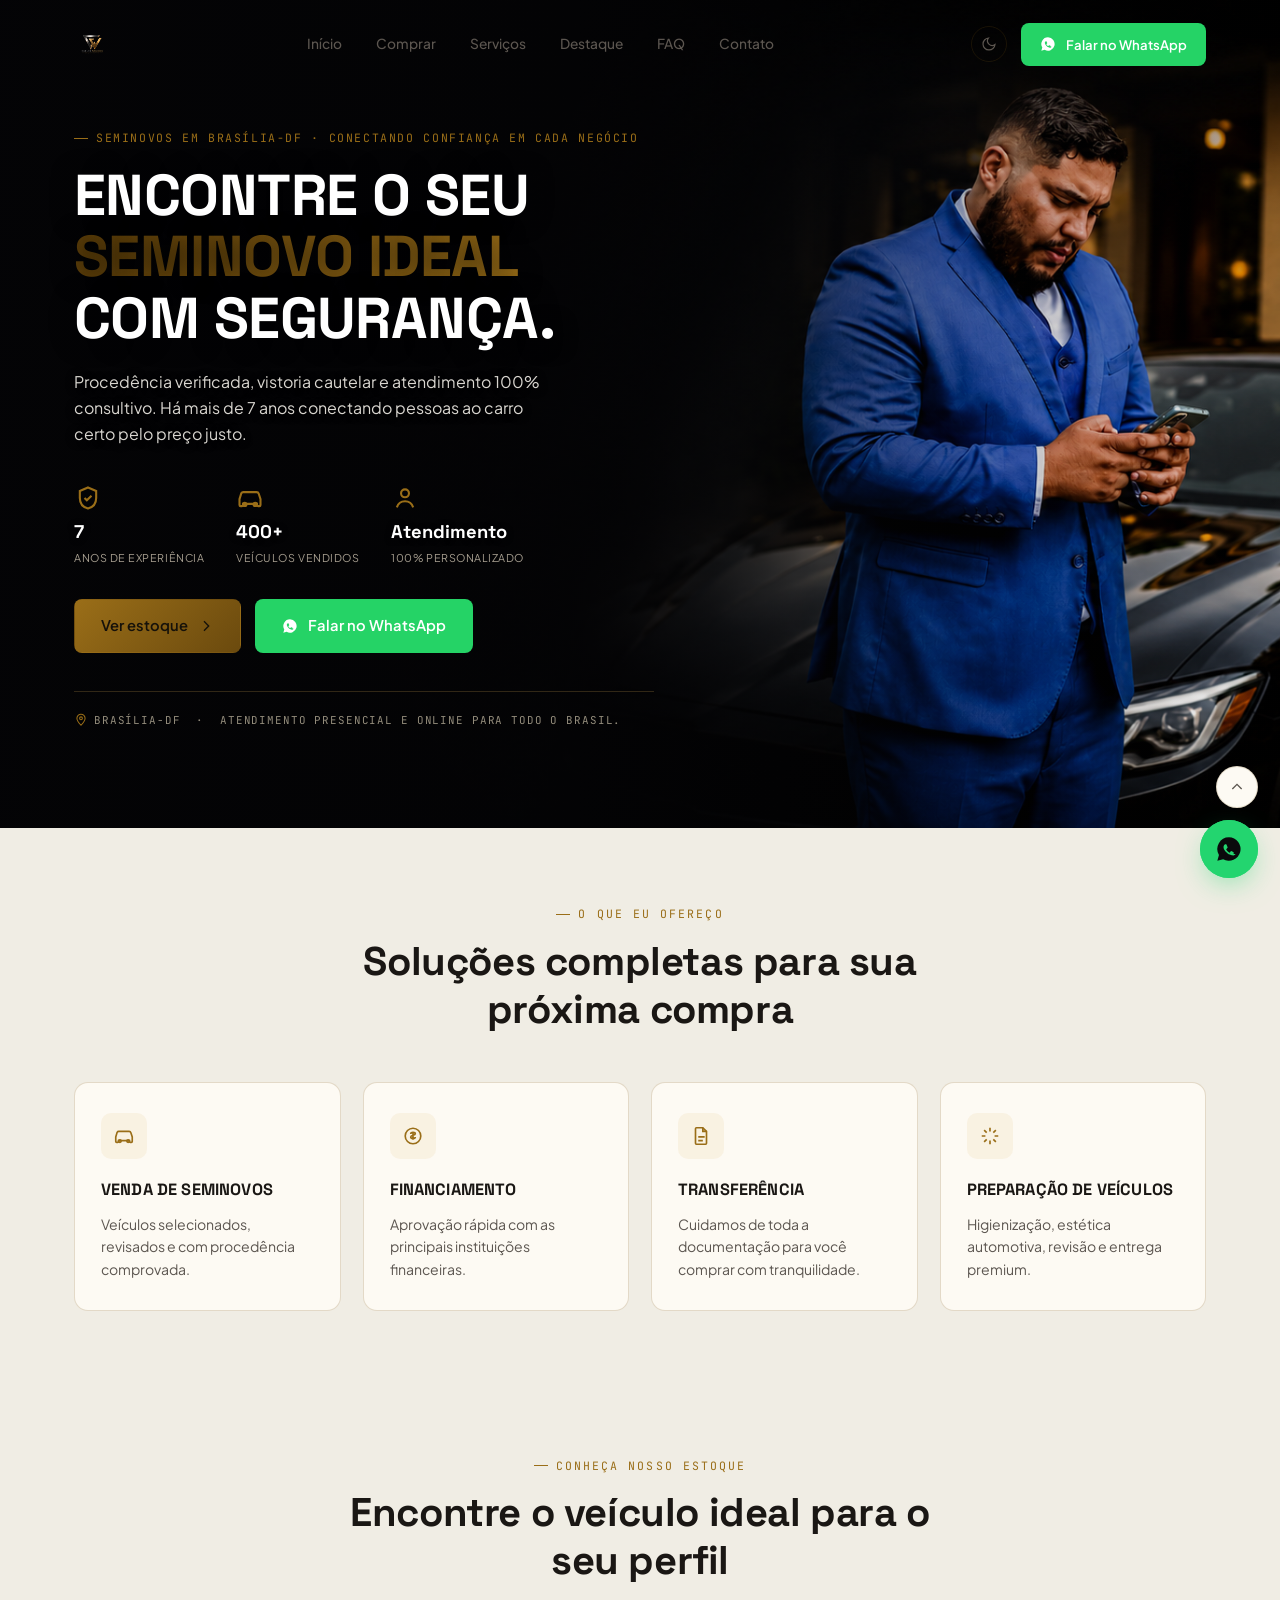
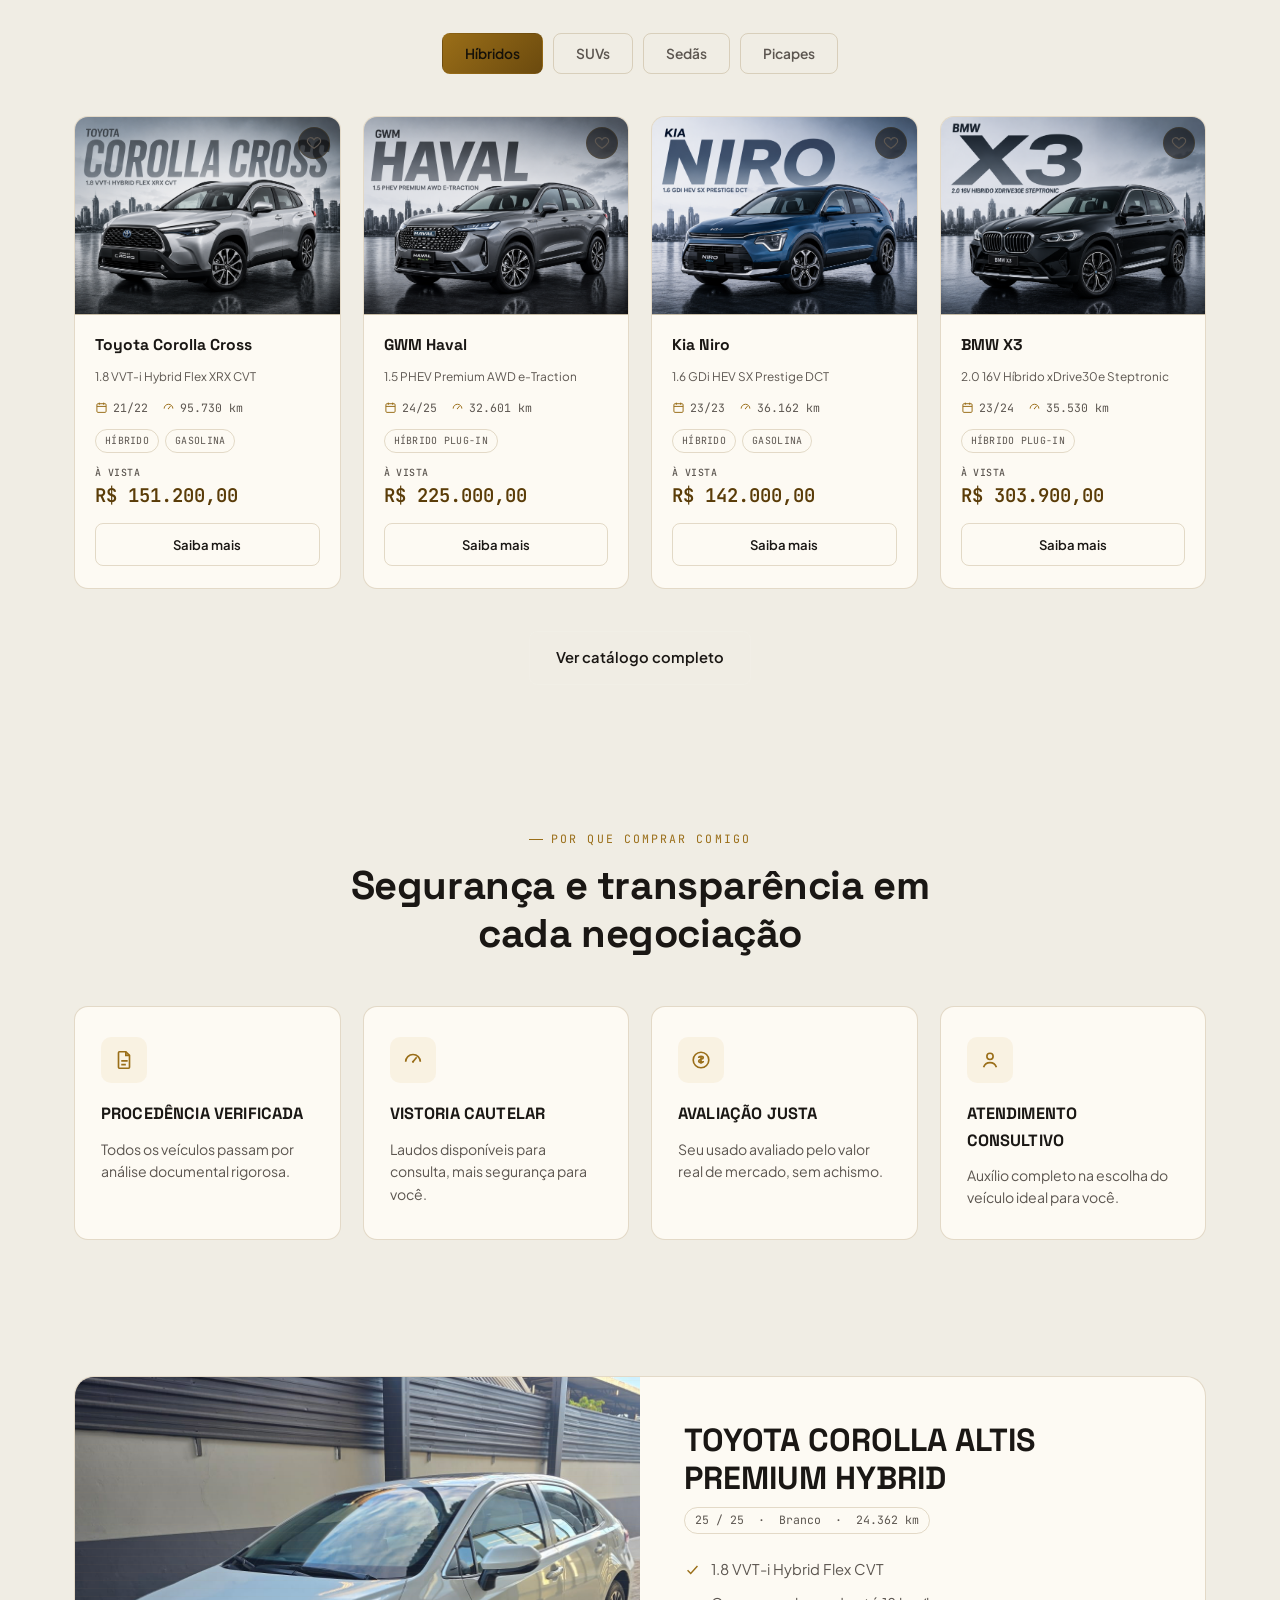
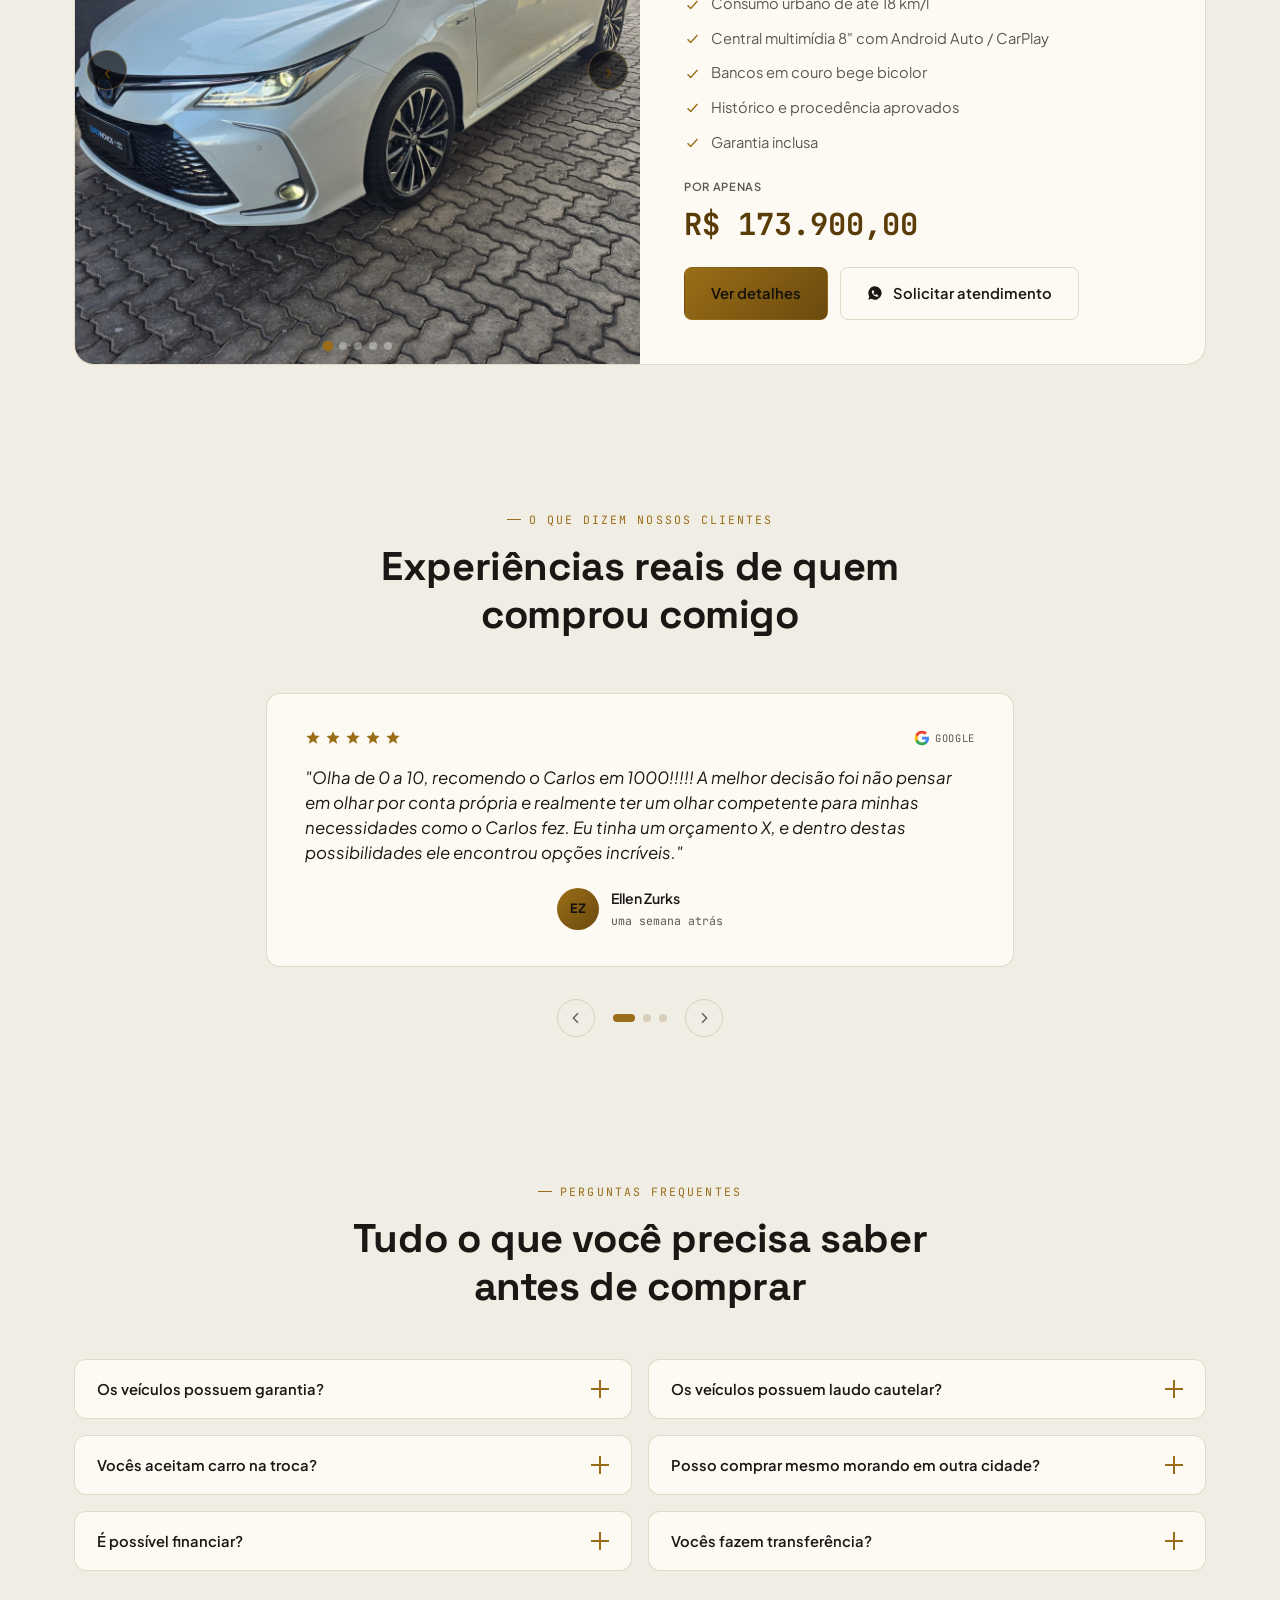
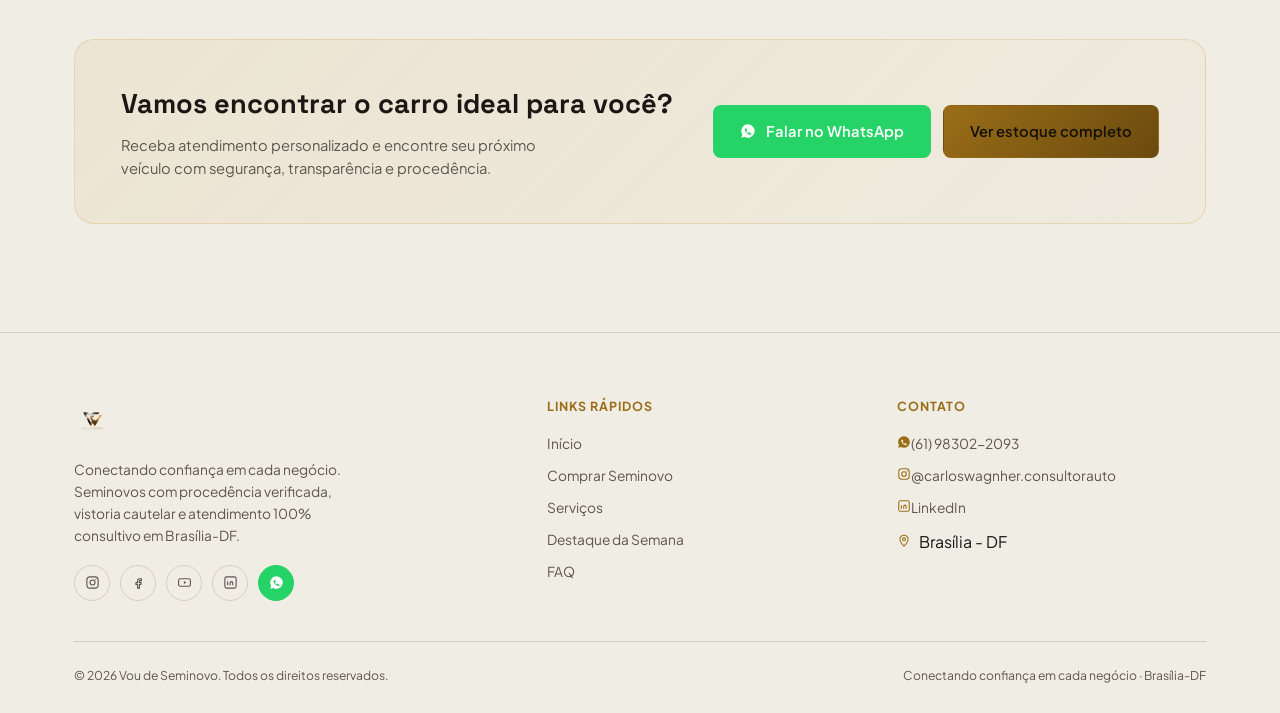
==== commit b3e53352: "Rebrand: Carlos Wagnher Automotive → Vou de Seminovo" ====
--- a/index.html
+++ b/index.html
@@ -3,25 +3,25 @@
 <head>
 <meta charset="UTF-8">
 <meta name="viewport" content="width=device-width, initial-scale=1.0">
-<title>Carlos Wagnher Automotive | Consultor de Seminovos em Brasília-DF</title>
-<meta name="description" content="Compre seminovos em Brasília com procedência verificada, vistoria cautelar e atendimento 100% consultivo. +400 veículos vendidos. Fale agora no WhatsApp com Carlos Wagnher.">
-<meta name="keywords" content="seminovos Brasília, consultor automotivo Brasília, carros usados Brasília, comprar carro seminovo DF, vistoria cautelar veículo, financiamento de veículos Brasília, Carlos Wagnher Automotive">
+<title>Vou de Seminovo | Encontre seu Seminovo Ideal em Brasília-DF</title>
+<meta name="description" content="Encontre seu seminovo ideal em Brasília com procedência verificada, vistoria cautelar e atendimento 100% consultivo. +400 veículos comercializados. Conectando confiança em cada negócio.">
+<meta name="keywords" content="seminovos Brasília, comprar seminovo DF, vou de seminovo, consultor automotivo Brasília, carros seminovos Brasília, vistoria cautelar veículo, financiamento de veículos Brasília, Carlos Wagnher">
 <meta name="robots" content="index, follow">
-<meta name="author" content="Carlos Wagnher Automotive">
-<link rel="canonical" href="https://www.carloswagnherautomotive.com.br/">
+<meta name="author" content="Vou de Seminovo">
+<link rel="canonical" href="https://www.voudeseminovo.com.br/">
 
 <!-- Open Graph -->
 <meta property="og:type"        content="website">
 <meta property="og:locale"      content="pt_BR">
-<meta property="og:site_name"   content="Carlos Wagnher Automotive">
-<meta property="og:title"       content="Carlos Wagnher Automotive | Consultor de Seminovos em Brasília-DF">
-<meta property="og:description" content="Procedência verificada, vistoria cautelar e atendimento consultivo. Encontre seu próximo seminovo em Brasília com segurança.">
-<meta property="og:url"         content="https://www.carloswagnherautomotive.com.br/">
+<meta property="og:site_name"   content="Vou de Seminovo">
+<meta property="og:title"       content="Vou de Seminovo | Encontre seu Seminovo Ideal em Brasília-DF">
+<meta property="og:description" content="Procedência verificada, vistoria cautelar e atendimento consultivo. Conectando confiança em cada negócio — Brasília-DF.">
+<meta property="og:url"         content="https://www.voudeseminovo.com.br/">
 
 <!-- Twitter -->
 <meta name="twitter:card"        content="summary_large_image">
-<meta name="twitter:title"       content="Carlos Wagnher Automotive | Consultor de Seminovos em Brasília-DF">
-<meta name="twitter:description" content="Procedência verificada, vistoria cautelar e atendimento consultivo em cada negociação.">
+<meta name="twitter:title"       content="Vou de Seminovo | Encontre seu Seminovo Ideal em Brasília-DF">
+<meta name="twitter:description" content="Procedência verificada, vistoria cautelar e atendimento consultivo. Conectando confiança em cada negócio.">
 
 <meta name="theme-color" content="#0A0A0C">
 <link rel="icon" href="img/favicon.png" type="image/png">
@@ -58,10 +58,12 @@
 {
   "@context": "https://schema.org",
   "@type": "AutoDealer",
-  "name": "Carlos Wagnher Automotive",
-  "alternateName": "CW Automotive",
-  "description": "Consultoria automotiva especializada em veículos seminovos com procedência verificada, vistoria cautelar e atendimento consultivo em Brasília-DF.",
+  "name": "Vou de Seminovo",
+  "alternateName": "VS Auto Seminovos",
+  "description": "Encontre seu seminovo ideal em Brasília com procedência verificada, vistoria cautelar e atendimento 100% consultivo. Conectando confiança em cada negócio.",
   "telephone": "+5561983022093",
+  "url": "https://www.voudeseminovo.com.br",
+  "email": "contato@voudeseminovo.com.br",
   "priceRange": "$$",
   "address": {
     "@type": "PostalAddress",
@@ -70,7 +72,12 @@
     "addressCountry": "BR"
   },
   "areaServed": { "@type": "City", "name": "Brasília" },
-  "sameAs": ["https://www.instagram.com/carloswagnher.auto"]
+  "sameAs": [
+    "https://www.instagram.com/carloswagnher.consultorauto/",
+    "https://www.facebook.com/carlos.wagnher",
+    "https://www.youtube.com/@CarlosWagnherConsultorAuto",
+    "https://www.linkedin.com/in/carloswagnher/"
+  ]
 }
 </script>
 
@@ -202,12 +209,12 @@
 <header id="siteHeader">
   <div class="container nav-row">
     <a href="#hero" class="brand">
-      <img src="img/logo.png" alt="Carlos Wagnher Automotive" class="brand-logo">
+      <img src="img/logo.png" alt="Vou de Seminovo" class="brand-logo">
     </a>
 
     <nav class="primary-nav" aria-label="Navegação principal">
-      <a href="#hero">Quem Sou</a>
-      <a href="estoque.html">Estoque</a>
+      <a href="#hero">Início</a>
+      <a href="estoque.html">Comprar</a>
       <a href="#servicos">Serviços</a>
       <a href="#destaque">Destaque</a>
       <a href="#faq">FAQ</a>
@@ -242,8 +249,8 @@
 
   <!-- Mobile nav drawer -->
   <nav class="mobile-nav" id="mobileNav" aria-label="Menu mobile">
-    <a href="#hero">Quem Sou</a>
-    <a href="estoque.html">Estoque</a>
+    <a href="#hero">Início</a>
+    <a href="estoque.html">Comprar</a>
     <a href="#servicos">Serviços</a>
     <a href="#destaque">Destaque</a>
     <a href="#faq">FAQ</a>
@@ -269,9 +276,9 @@
   <div class="container">
   <div class="hero-content">
 
-    <p class="eyebrow">Consultor Automotivo · Brasília-DF</p>
-    <h1 id="hero-title">Experiência que<br><span class="hero-highlight">Transforma.</span><br>Confiança que <span class="hero-highlight">Move.</span></h1>
-    <p class="hero-desc">Há mais de 7 anos ajudando clientes a comprar, vender e trocar veículos com segurança, transparência e atendimento personalizado.</p>
+    <p class="eyebrow">Seminovos em Brasília-DF · Conectando confiança em cada negócio</p>
+    <h1 id="hero-title">Encontre o seu<br><span class="hero-highlight">seminovo ideal</span><br>com segurança.</h1>
+    <p class="hero-desc">Procedência verificada, vistoria cautelar e atendimento 100% consultivo. Há mais de 7 anos conectando pessoas ao carro certo pelo preço justo.</p>
 
     <div class="hero-stats">
       <div class="stat-item">
@@ -682,9 +689,9 @@
 
       <div class="footer-brand">
         <a href="#hero" class="brand">
-          <img src="img/logo.png" alt="Carlos Wagnher Automotive" class="brand-logo">
+          <img src="img/logo.png" alt="Vou de Seminovo" class="brand-logo">
         </a>
-        <p>Consultoria automotiva especializada em veículos seminovos, com procedência verificada e atendimento consultivo em Brasília-DF.</p>
+        <p>Conectando confiança em cada negócio. Seminovos com procedência verificada, vistoria cautelar e atendimento 100% consultivo em Brasília-DF.</p>
         <div class="socials" style="margin-top:18px">
           <a class="social-ic" href="https://www.instagram.com/carloswagnher.consultorauto/" target="_blank" rel="noopener" aria-label="Instagram">
             <svg aria-hidden="true"><use href="#ic-insta"/></svg>
@@ -706,8 +713,8 @@
 
       <div class="footer-col">
         <h4>Links rápidos</h4>
-        <a href="#hero">Quem Sou</a>
-        <a href="estoque.html">Estoque completo</a>
+        <a href="#hero">Início</a>
+        <a href="estoque.html">Comprar Seminovo</a>
         <a href="#servicos">Serviços</a>
         <a href="#destaque">Destaque da Semana</a>
         <a href="#faq">FAQ</a>
@@ -732,8 +739,8 @@
     </div>
 
     <div class="footer-bottom">
-      <span>© <span id="year"></span> Carlos Wagnher Automotive. Todos os direitos reservados.</span>
-      <span>Consultoria automotiva em Brasília-DF</span>
+      <span>© <span id="year"></span> Vou de Seminovo. Todos os direitos reservados.</span>
+      <span>Conectando confiança em cada negócio · Brasília-DF</span>
     </div>
   </div>
 </footer>
